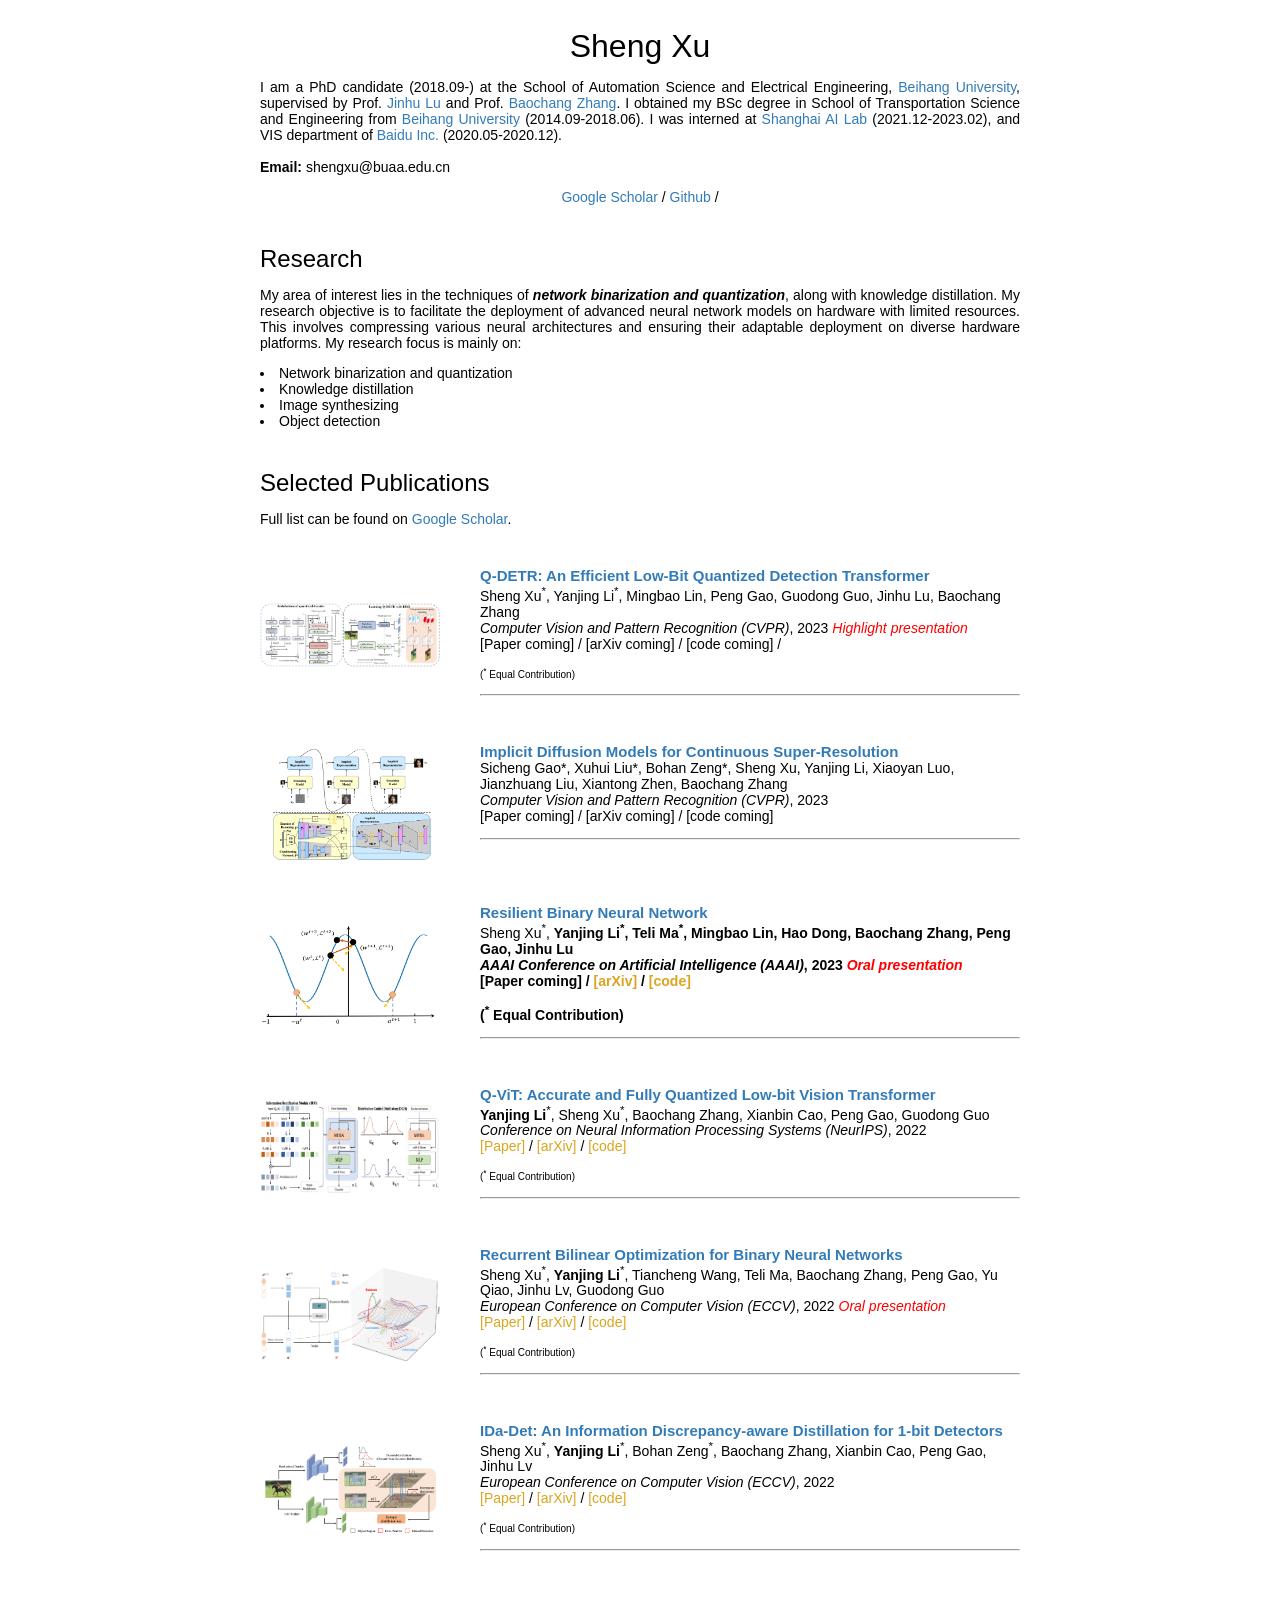
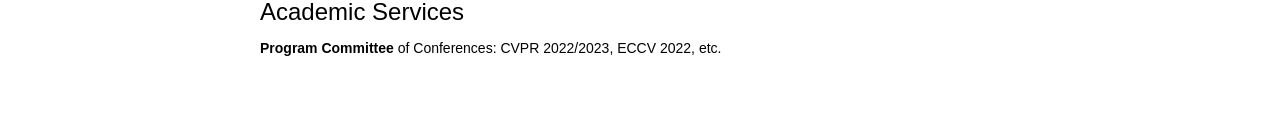
==== index.html @ f1153efe "Update index.html" ====
<!DOCTYPE html PUBLIC "-//W3C//DTD HTML 4.01 Transitional//EN">
<html><head><meta http-equiv="Content-Type" content="text/html; charset=UTF-8">
	<meta name="viewport" content="width=800">
    <meta name="viewport" content="width=device-width, initial-scale=1">
    <meta name="generator" content="HTML Tidy for Linux/x86 (vers 11 February 2007), see www.w3.org">
    <script type="text/javascript" src="./res/shownews.js"></script>
    <style type="text/css">
a { 
color: #337BB7;
text-decoration:none;
}  
a:focus, a:hover {
color: #f09228;
text-decoration:none;
}
body,td,th,tr,p,a {
font-family: 'Lato', Verdana, Helvetica, sans-serif;
font-size: 14px
}
.hp-photo{ width:191px; height:191px; border-radius:191px; -webkit-border-radius:191px; -moz-border-radius:191px; }
strong {
font-family: 'Lato', Verdana, Helvetica, sans-serif;
font-size: 14px;
}
heading {
font-family: 'Lato', Verdana, Helvetica, sans-serif;
font-size: 24px;
}
papertitle {
font-family: 'Lato', Verdana, Helvetica, sans-serif;
font-size: 15px;
font-weight: 700 
}
name {
font-family: 'Lato', Verdana, Helvetica, sans-serif;
font-size: 32px;
}
.one
{
width: 160px;
height: 160px;
position: relative;
}
.two
{
width: 160px;
height: 160px;
position: absolute;
transition: opacity .2s ease-in-out;
-moz-transition: opacity .2s ease-in-out;
-webkit-transition: opacity .2s ease-in-out;
}
.fade {
transition: opacity .2s ease-in-out;
-moz-transition: opacity .2s ease-in-out;
-webkit-transition: opacity .2s ease-in-out;
}
span.highlight {
background-color: #ffffd0;
}

#hidden_news {
display: none;
}

#hide_news_botton {
cursor: pointer;
}

#hidden_events {
display: none;
}

#hide_events_botton {
cursor: pointer;
}
</style>

    <title>Sheng Xu</title>
    <!--<link rel="stylesheet" type="text/css" href="/imgs/css" >-->
    <link rel="icon" type="image/jpg" href="https://YanjingLi0202.github.io/Imgs/buaa_icon.jpg">
</head>

<body>
<table width="800" border="0" align="center" cellspacing="0" cellpadding="0">
<tbody>
<tr>
<td>

<!--SECTION 1 -->
<table width="100%" align="center" border="0" cellspacing="0" cellpadding="20">
<tbody><tr>
<td width="75%" valign="middle">
<p align="center"><name>Sheng Xu</name></p>
<p align="justify">I am a PhD candidate (2018.09-) at the School of Automation Science and Electrical Engineering, 
    <a href="https://www.buaa.edu.cn/">Beihang University</a>,
    supervised by Prof. <a href="https://scholar.google.com/citations?user=mCjNN7kAAAAJ&hl=zh-CN&oi=ao">Jinhu Lu</a>
    and Prof. <a href="https://scholar.google.com/citations?user=ImJz6MsAAAAJ">Baochang Zhang</a>. 
    I obtained my BSc degree in School of Transportation Science and Engineering from <a href="https://www.buaa.edu.cn/">Beihang University</a> (2014.09-2018.06).
    <!-- <br><br> -->
    I was interned at <a href="https://www.shlab.org.cn">Shanghai AI Lab</a> (2021.12-2023.02), and VIS department of <a href="https://home.baidu.com"> Baidu Inc.</a> (2020.05-2020.12). 
    <br><br>
    <strong>Email:</strong> shengxu@buaa.edu.cn
<br>

</p><p align="center">
    <a href="https://scholar.google.com/citations?user=ZLR31ccAAAAJ&hl=zh-CN&oi=ao">Google Scholar</a> / 
    <a href="https://github.com/SteveTsui/"> Github </a> / 
</p>
</td></tr>
</tbody>
</table>

<!--SECTION 2 -->
<table width="100%" align="center" border="0" cellspacing="0" cellpadding="20">
<tbody><tr>
<td>
<heading>Research</heading>
    <p align="justify">My area of interest lies in the techniques of <strong><i>network binarization and quantization</i></strong>, along with knowledge distillation. 
    My research objective is to facilitate the deployment of advanced neural network models on hardware with limited resources. 
    This involves compressing various neural architectures and ensuring their adaptable deployment on diverse hardware platforms. My research focus is mainly on:
	    <li>Network binarization and quantization</li>
	    <li>Knowledge distillation</li>
	    <li>Image synthesizing</li>
	    <li>Object detection</li>
</td></tr>
</tbody>
</table>


<!--SECTION 3 -->
<table width="100%" align="center" border="0" cellspacing="0" cellpadding="20">
<tbody>
  <td>
  <heading>Selected Publications<a name="publications"></a>
</heading>
<p>
Full list can be found on <a href="https://scholar.google.com/citations?user=2rE-GM8AAAAJ">Google Scholar</a>.
</p>
</td></tbody>
</table>
    
<table width="100%" align="center" border="0" cellspacing="0" cellpadding="20">

<tbody>
<tr><td width="20%"><img src="./imgs/q-detr.png" alt="PontTuset" width="180" style="border-style: none"></td>
    <td width="80%" valign="top">
    <p><a href="#">
	<papertitle>Q-DETR: An Efficient Low-Bit Quantized Detection Transformer</papertitle></a>
	<br>Sheng Xu</strong><sup>*</sup>, Yanjing Li<sup>*</sup>, Mingbao Lin, Peng Gao, Guodong Guo, Jinhu Lu, Baochang Zhang
	<br>
	<em>Computer Vision and Pattern Recognition (CVPR)</em>, 2023
	<em><font color="red">Highlight presentation</font></em>
	<br>
	<a href="#"><font color="black">[Paper coming]</font></a> / 
	<a href="#"><font color="black">[arXiv coming]</font></a> / 
	<a href="#"><font color="black">[code coming]</font></a> /  <p align="justify" style="font-size:10px">(<sup>*</sup> Equal Contribution)</p>
	<!-- <iframe src="https://ghbtns.com/github-btn.html?user=#&repo=#&type=star&count=true&size=small"
    	frameborder="0" scrolling="0" width="100px" height="20px"></iframe> -->
    </p> 
	<!-- <p align="justify" style="font-size:13px">In this paper, we propose Q-DETR.</p> -->
	<!-- <p></p> -->
	<hr />
    </td>
</tr>

<tr><td width="20%"><img src="./imgs/idm.png" alt="PontTuset" width="180" style="border-style: none"></td>
    <td width="80%" valign="top">
    <p><a href="#">
	<papertitle>Implicit Diffusion Models for Continuous Super-Resolution</papertitle></a>
	<br>Sicheng Gao*</sup>, Xuhui Liu*</sup>, Bohan Zeng*</sup>, Sheng Xu</strong>, Yanjing Li, Xiaoyan Luo, Jianzhuang Liu, Xiantong Zhen, Baochang Zhang
	<br>
	<em>Computer Vision and Pattern Recognition (CVPR)</em>, 2023
	<br>
	<a href="#"><font color="black">[Paper coming]</font></a> / 
	<a href="#"><font color="black">[arXiv coming]</font></a> / 
	<a href="#"><font color="black">[code coming]</font></a> 
	<!-- <iframe src="https://ghbtns.com/github-btn.html?user=#&repo=#&type=star&count=true&size=small"
    	frameborder="0" scrolling="0" width="100px" height="20px"></iframe> -->
    </p> 
	<!-- <p align="justify" style="font-size:13px">In this paper, we propose Q-DETR.</p> -->
	<!-- <p></p> -->
	<hr />
    </td>
</tr>
	
	
<tr><td width="20%"><img src="./imgs/rebnn.png" alt="PontTuset" width="180" style="border-style: none"></td>
    <td width="80%" valign="top">
	    <p><a href="#">
	<papertitle>Resilient Binary Neural Network</papertitle></a>
	<br>Sheng Xu</strong><sup>*</sup>, <strong>Yanjing Li<sup>*</sup>, Teli Ma<sup>*</sup>, Mingbao Lin, Hao Dong, Baochang Zhang, Peng Gao, Jinhu Lu
	<br>
	<em>AAAI Conference on Artificial Intelligence (AAAI)</em>, 2023
	<em><font color="red">Oral presentation</font></em>
	<br>
	<a href="#"><font color="black">[Paper coming]</font></a> / 
	<a href="https://arxiv.org/abs/2302.00956"><font color="goldenrod">[arXiv]</font></a> / 
	<a href="https://github.com/SteveTsui/ReBNN"><font color="goldenrod">[code]</font></a> <p align="justify" style="font-size:10px">(<sup>*</sup> Equal Contribution)</p>
	<!-- <iframe src="https://ghbtns.com/github-btn.html?user=SteveTsui&repo=ReBNN&type=star&count=true&size=small"
	    frameborder="0" scrolling="0" width="100px" height="20px"></iframe> -->
	</p><p></p>
	<!-- <p align="justify" style="font-size:13px">In this paper, we propose Q-DETR.</p> -->
	<!-- <p></p> -->
	<hr />
    </td>
</tr>
	
<tr><td width="20%"><img src="./imgs/q-vit.png" alt="PontTuset" width="180" style="border-style: none"></td>
    <td width="80%" valign="top">
	    <p><a href="https://openreview.net/pdf?id=fU-m9kQe0ke">
	<papertitle>Q-ViT: Accurate and Fully Quantized Low-bit Vision Transformer</papertitle></a>
	<br><strong>Yanjing Li</strong><sup>*</sup>, Sheng Xu<sup>*</sup>, Baochang Zhang, Xianbin Cao, Peng Gao, Guodong Guo
	<br>
	<em> Conference on Neural Information Processing Systems (NeurIPS)</em>, 2022
	<br>
	<a href="https://openreview.net/pdf?id=fU-m9kQe0ke"><font color="goldenrod">[Paper]</font></a> / 
	<a href="https://arxiv.org/pdf/2210.06707.pdf"><font color="goldenrod">[arXiv]</font></a> / 
	<a href="https://github.com/YanjingLi0202/Q-ViT"><font color="goldenrod">[code]</font></a> <p align="justify" style="font-size:10px">(<sup>*</sup> Equal Contribution)</p>
	<!-- <iframe src="https://ghbtns.com/github-btn.html?user=YanjingLi0202&repo=Q-ViT&type=star&count=true&size=small"
	    frameborder="0" scrolling="0" width="100px" height="20px"></iframe> -->
	</p><p></p>
	<!-- <p align="justify" style="font-size:13px">In this paper, we propose Q-DETR.</p> -->
	<!-- <p></p> -->
	<hr />
    </td>
</tr>

<tr><td width="20%"><img src="./imgs/rbonn.png" alt="PontTuset" width="180" style="border-style: none"></td>
    <td width="80%" valign="top">
	    <p><a href="https://www.ecva.net/papers/eccv_2022/papers_ECCV/papers/136840019.pdf">
	<papertitle>Recurrent Bilinear Optimization for Binary Neural Networks</papertitle></a>
	<br>Sheng Xu<sup>*</sup>, <strong>Yanjing Li</strong><sup>*</sup>, Tiancheng Wang, Teli Ma, Baochang Zhang, Peng Gao, Yu Qiao, Jinhu Lv, Guodong Guo
	<br>
	<em>European Conference on Computer Vision (ECCV)</em>, 2022
	<em><font color="red">Oral presentation</font></em>
	<br>
	<a href="https://www.ecva.net/papers/eccv_2022/papers_ECCV/papers/136840019.pdf"><font color="goldenrod">[Paper]</font></a> / 
	<a href="https://arxiv.org/pdf/2209.01542.pdf"><font color="goldenrod">[arXiv]</font></a> / 
	<a href="https://github.com/SteveTsui/RBONN"><font color="goldenrod">[code]</font></a> <p align="justify" style="font-size:10px">(<sup>*</sup> Equal Contribution)</p>
	<!-- <iframe src="https://ghbtns.com/github-btn.html?user=SteveTsui&repo=RBONN&type=star&count=true&size=small"
	    frameborder="0" scrolling="0" width="100px" height="20px"></iframe> -->
	</p><p></p>
	<!-- <p align="justify" style="font-size:13px">In this paper, we propose Q-DETR.</p> -->
	<!-- <p></p> -->
	<hr />
    </td>
</tr>
			
<tr><td width="20%"><img src="./imgs/ida-det.png" alt="PontTuset" width="180" style="border-style: none"></td>
    <td width="80%" valign="top">
	    <p><a href="https://www.ecva.net/papers/eccv_2022/papers_ECCV/papers/136710347.pdf">
	<papertitle>IDa-Det: An Information Discrepancy-aware Distillation for 1-bit Detectors</papertitle></a>
	<br>Sheng Xu<sup>*</sup>, <strong>Yanjing Li</strong><sup>*</sup>, Bohan Zeng<sup>*</sup>, Baochang Zhang, Xianbin Cao, Peng Gao, Jinhu Lv
	<br>
	<em>European Conference on Computer Vision (ECCV)</em>, 2022
	<br>
	<a href="https://www.ecva.net/papers/eccv_2022/papers_ECCV/papers/136710347.pdf"><font color="goldenrod">[Paper]</font></a> / 
	<a href="https://arxiv.org/pdf/2210.03477.pdf"><font color="goldenrod">[arXiv]</font></a> / 
	<a href="https://github.com/SteveTsui/IDa-Det"><font color="goldenrod">[code]</font></a> <p align="justify" style="font-size:10px">(<sup>*</sup> Equal Contribution)</p>
	<!-- <iframe src="https://ghbtns.com/github-btn.html?user=SteveTsui&repo=IDa-Det&type=star&count=true&size=small"
	    frameborder="0" scrolling="0" width="100px" height="20px"></iframe> -->
	</p><p></p>
	<!-- <p align="justify" style="font-size:13px">In this paper, we propose Q-DETR.</p> -->
	<!-- <p></p> -->
	<hr />
    </td>
</tr>

</tbody>
</table>


<!--SECTION 4 -->
<table width="100%" align="center" border="0" cellspacing="0" cellpadding="20">
<tbody><tr>
   <td><heading>Academic Services</heading>
    <p> <strong>Program Committee</strong> of Conferences: CVPR 2022/2023, ECCV 2022, etc.</p>
   </td>
   </tr></tbody>
</table>

<!--SECTION 5 -->
<table width="100%" align="center" border="0" cellspacing="0" cellpadding="20">
<tbody><tr>
<td width="100%" align="middle">
<p align="center" style="width: 50% ">
<script type="text/javascript" id="clstr_globe" src="//clustrmaps.com/globe.js?d=ayjgaBYlrL6RUndm8gCqplrS2BWwKnHxrJDN1P-RmM0"></script>
</tbody>
</table>
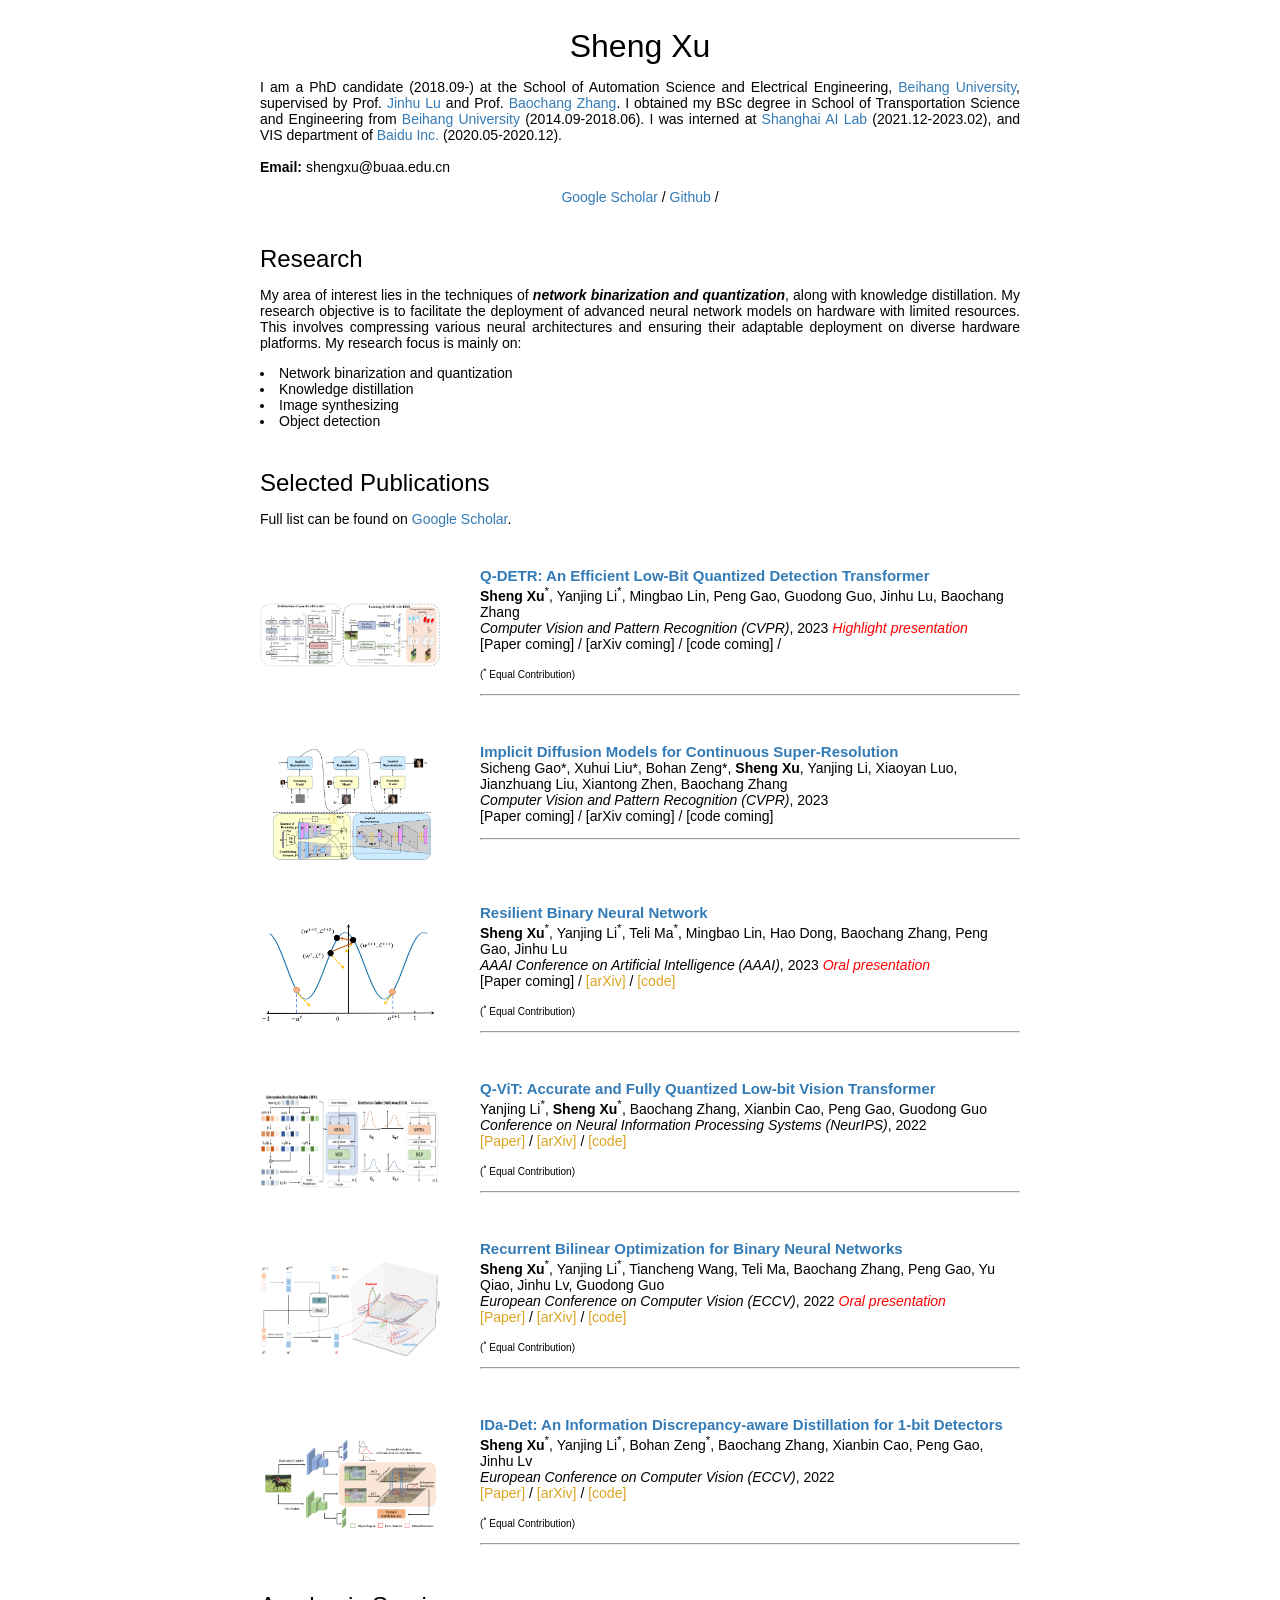
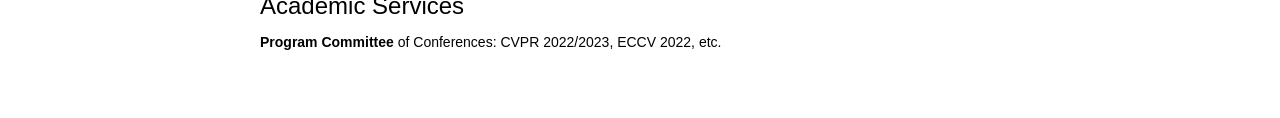
==== commit 6e32f35e: "Update index.html" ====
--- a/index.html
+++ b/index.html
@@ -147,7 +147,7 @@
     <td width="80%" valign="top">
     <p><a href="#">
 	<papertitle>Q-DETR: An Efficient Low-Bit Quantized Detection Transformer</papertitle></a>
-	<br>Sheng Xu</strong><sup>*</sup>, Yanjing Li<sup>*</sup>, Mingbao Lin, Peng Gao, Guodong Guo, Jinhu Lu, Baochang Zhang
+	<br><strong>Sheng Xu</strong><sup>*</sup>, Yanjing Li<sup>*</sup>, Mingbao Lin, Peng Gao, Guodong Guo, Jinhu Lu, Baochang Zhang
 	<br>
 	<em>Computer Vision and Pattern Recognition (CVPR)</em>, 2023
 	<em><font color="red">Highlight presentation</font></em>
@@ -168,7 +168,7 @@
     <td width="80%" valign="top">
     <p><a href="#">
 	<papertitle>Implicit Diffusion Models for Continuous Super-Resolution</papertitle></a>
-	<br>Sicheng Gao*</sup>, Xuhui Liu*</sup>, Bohan Zeng*</sup>, Sheng Xu</strong>, Yanjing Li, Xiaoyan Luo, Jianzhuang Liu, Xiantong Zhen, Baochang Zhang
+	<br>Sicheng Gao*</sup>, Xuhui Liu*</sup>, Bohan Zeng*</sup>, <strong>Sheng Xu</strong>, Yanjing Li, Xiaoyan Luo, Jianzhuang Liu, Xiantong Zhen, Baochang Zhang
 	<br>
 	<em>Computer Vision and Pattern Recognition (CVPR)</em>, 2023
 	<br>
@@ -189,7 +189,7 @@
     <td width="80%" valign="top">
 	    <p><a href="#">
 	<papertitle>Resilient Binary Neural Network</papertitle></a>
-	<br>Sheng Xu</strong><sup>*</sup>, <strong>Yanjing Li<sup>*</sup>, Teli Ma<sup>*</sup>, Mingbao Lin, Hao Dong, Baochang Zhang, Peng Gao, Jinhu Lu
+	<br><strong>Sheng Xu</strong><sup>*</sup>, Yanjing Li<sup>*</sup>, Teli Ma<sup>*</sup>, Mingbao Lin, Hao Dong, Baochang Zhang, Peng Gao, Jinhu Lu
 	<br>
 	<em>AAAI Conference on Artificial Intelligence (AAAI)</em>, 2023
 	<em><font color="red">Oral presentation</font></em>
@@ -210,7 +210,7 @@
     <td width="80%" valign="top">
 	    <p><a href="https://openreview.net/pdf?id=fU-m9kQe0ke">
 	<papertitle>Q-ViT: Accurate and Fully Quantized Low-bit Vision Transformer</papertitle></a>
-	<br><strong>Yanjing Li</strong><sup>*</sup>, Sheng Xu<sup>*</sup>, Baochang Zhang, Xianbin Cao, Peng Gao, Guodong Guo
+	<br>Yanjing Li<sup>*</sup>, <strong>Sheng Xu</strong><sup>*</sup>, Baochang Zhang, Xianbin Cao, Peng Gao, Guodong Guo
 	<br>
 	<em> Conference on Neural Information Processing Systems (NeurIPS)</em>, 2022
 	<br>
@@ -230,7 +230,7 @@
     <td width="80%" valign="top">
 	    <p><a href="https://www.ecva.net/papers/eccv_2022/papers_ECCV/papers/136840019.pdf">
 	<papertitle>Recurrent Bilinear Optimization for Binary Neural Networks</papertitle></a>
-	<br>Sheng Xu<sup>*</sup>, <strong>Yanjing Li</strong><sup>*</sup>, Tiancheng Wang, Teli Ma, Baochang Zhang, Peng Gao, Yu Qiao, Jinhu Lv, Guodong Guo
+	<br><strong>Sheng Xu</strong><sup>*</sup>, Yanjing Li<sup>*</sup>, Tiancheng Wang, Teli Ma, Baochang Zhang, Peng Gao, Yu Qiao, Jinhu Lv, Guodong Guo
 	<br>
 	<em>European Conference on Computer Vision (ECCV)</em>, 2022
 	<em><font color="red">Oral presentation</font></em>
@@ -251,7 +251,7 @@
     <td width="80%" valign="top">
 	    <p><a href="https://www.ecva.net/papers/eccv_2022/papers_ECCV/papers/136710347.pdf">
 	<papertitle>IDa-Det: An Information Discrepancy-aware Distillation for 1-bit Detectors</papertitle></a>
-	<br>Sheng Xu<sup>*</sup>, <strong>Yanjing Li</strong><sup>*</sup>, Bohan Zeng<sup>*</sup>, Baochang Zhang, Xianbin Cao, Peng Gao, Jinhu Lv
+	<br><strong>Sheng Xu</strong><sup>*</sup>, Yanjing Li<sup>*</sup>, Bohan Zeng<sup>*</sup>, Baochang Zhang, Xianbin Cao, Peng Gao, Jinhu Lv
 	<br>
 	<em>European Conference on Computer Vision (ECCV)</em>, 2022
 	<br>
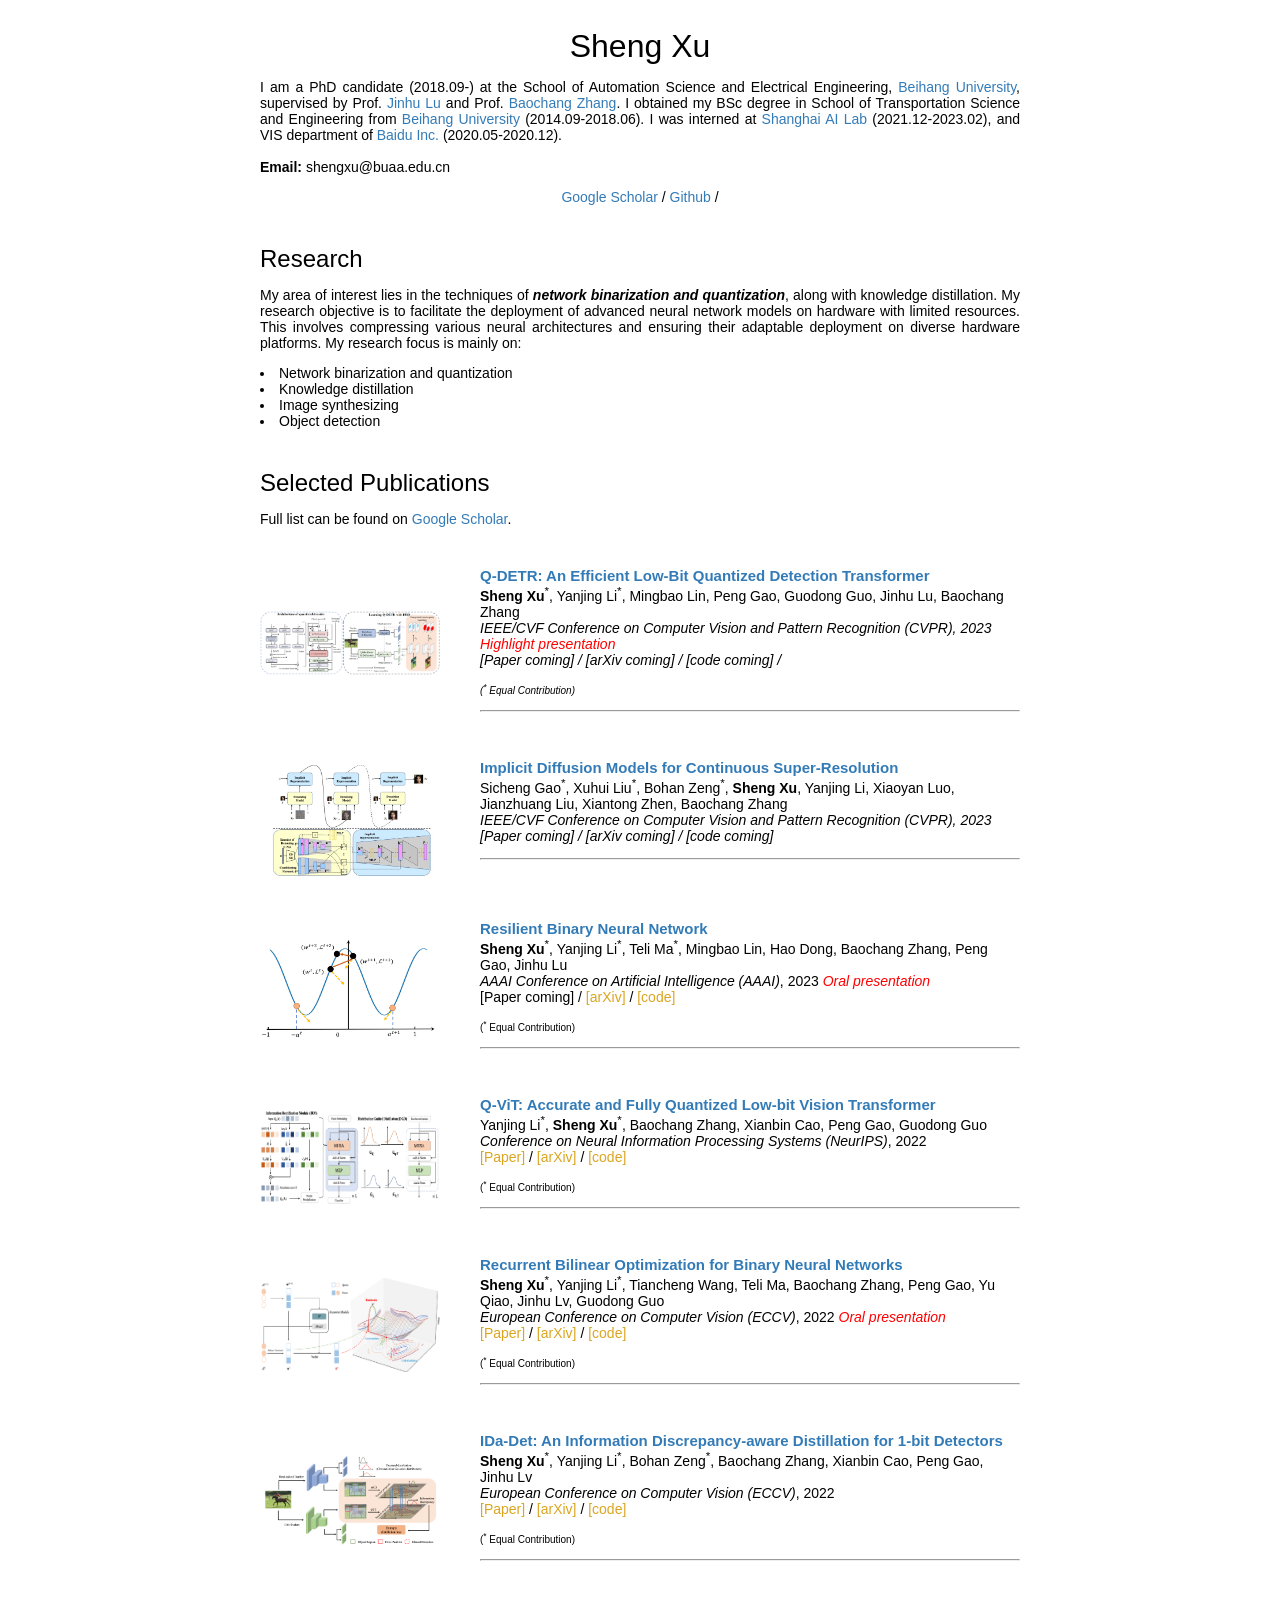
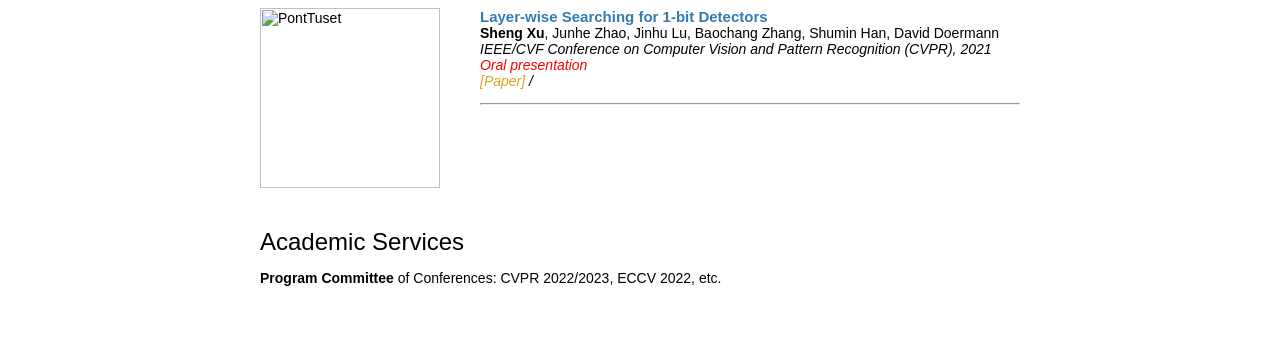
==== commit 2cffd9b0: "Update index.html" ====
--- a/index.html
+++ b/index.html
@@ -149,7 +149,7 @@
 	<papertitle>Q-DETR: An Efficient Low-Bit Quantized Detection Transformer</papertitle></a>
 	<br><strong>Sheng Xu</strong><sup>*</sup>, Yanjing Li<sup>*</sup>, Mingbao Lin, Peng Gao, Guodong Guo, Jinhu Lu, Baochang Zhang
 	<br>
-	<em>Computer Vision and Pattern Recognition (CVPR)</em>, 2023
+	<em>IEEE/CVF Conference on Computer Vision and Pattern Recognition (CVPR), 2023
 	<em><font color="red">Highlight presentation</font></em>
 	<br>
 	<a href="#"><font color="black">[Paper coming]</font></a> / 
@@ -168,9 +168,9 @@
     <td width="80%" valign="top">
     <p><a href="#">
 	<papertitle>Implicit Diffusion Models for Continuous Super-Resolution</papertitle></a>
-	<br>Sicheng Gao*</sup>, Xuhui Liu*</sup>, Bohan Zeng*</sup>, <strong>Sheng Xu</strong>, Yanjing Li, Xiaoyan Luo, Jianzhuang Liu, Xiantong Zhen, Baochang Zhang
-	<br>
-	<em>Computer Vision and Pattern Recognition (CVPR)</em>, 2023
+	<br>Sicheng Gao<sup>*</sup>, Xuhui Liu<sup>*</sup>, Bohan Zeng<sup>*</sup>, <strong>Sheng Xu</strong>, Yanjing Li, Xiaoyan Luo, Jianzhuang Liu, Xiantong Zhen, Baochang Zhang
+	<br>
+	<em>IEEE/CVF Conference on Computer Vision and Pattern Recognition (CVPR), 2023
 	<br>
 	<a href="#"><font color="black">[Paper coming]</font></a> / 
 	<a href="#"><font color="black">[arXiv coming]</font></a> / 
@@ -267,6 +267,25 @@
     </td>
 </tr>
 
+<tr><td width="20%"><img src="./imgs/lws-det.png" alt="PontTuset" width="180" style="border-style: none"></td>
+    <td width="80%" valign="top">
+	    <p><a href="https://openaccess.thecvf.com/content/CVPR2021/papers/Xu_Layer-Wise_Searching_for_1-Bit_Detectors_CVPR_2021_paper.pdf">
+	<papertitle>Layer-wise Searching for 1-bit Detectors</papertitle></a>
+	<br><strong>Sheng Xu</strong>, Junhe Zhao, Jinhu Lu, Baochang Zhang, Shumin Han, David Doermann
+	<br>
+	<em>IEEE/CVF Conference on Computer Vision and Pattern Recognition (CVPR), 2021
+	<em><font color="red">Oral presentation</font></em>
+	<br>
+	<a href="https://openaccess.thecvf.com/content/CVPR2021/papers/Xu_Layer-Wise_Searching_for_1-Bit_Detectors_CVPR_2021_paper.pdf"><font color="goldenrod">[Paper]</font></a> / 
+	<!-- <iframe src="https://ghbtns.com/github-btn.html?user=SteveTsui&repo=IDa-Det&type=star&count=true&size=small"
+	    frameborder="0" scrolling="0" width="100px" height="20px"></iframe> -->
+	</p><p></p>
+	<!-- <p align="justify" style="font-size:13px">In this paper, we propose Q-DETR.</p> -->
+	<!-- <p></p> -->
+	<hr />
+    </td>
+</tr>
+
 </tbody>
 </table>
 
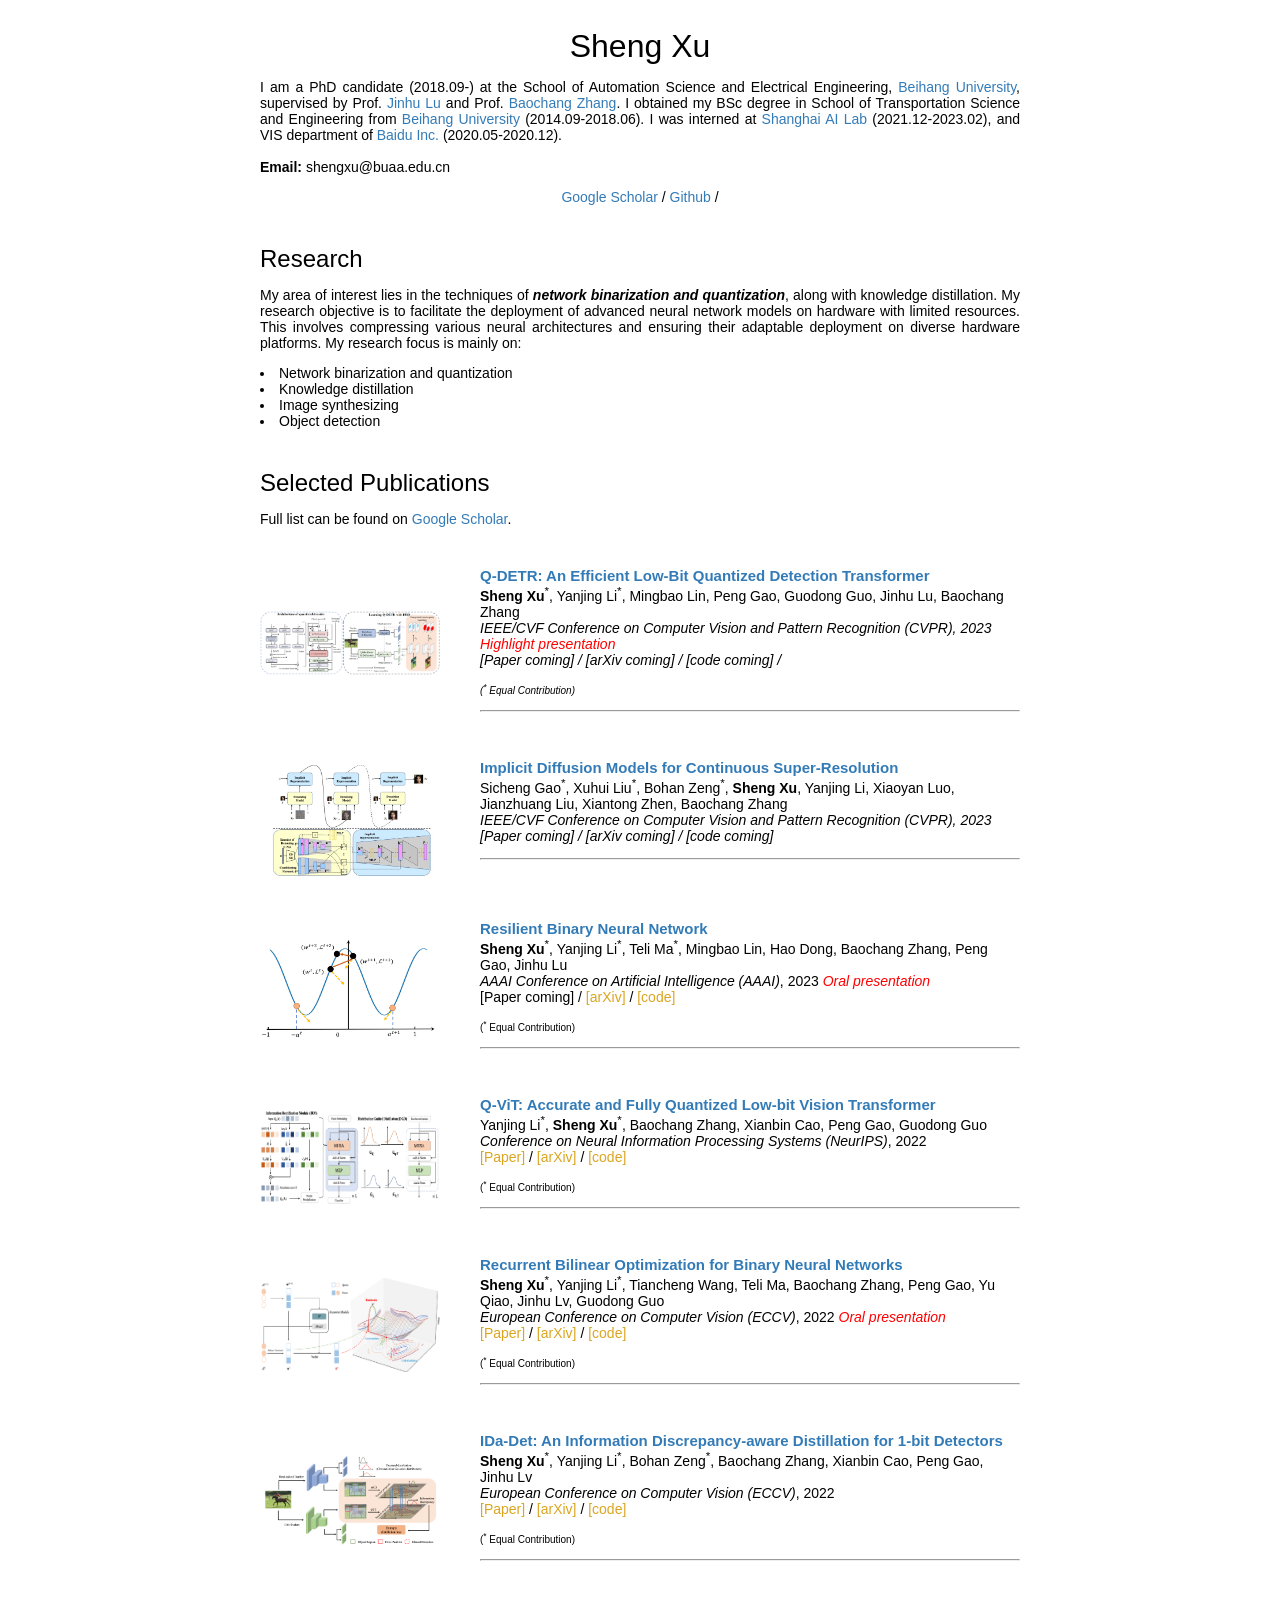
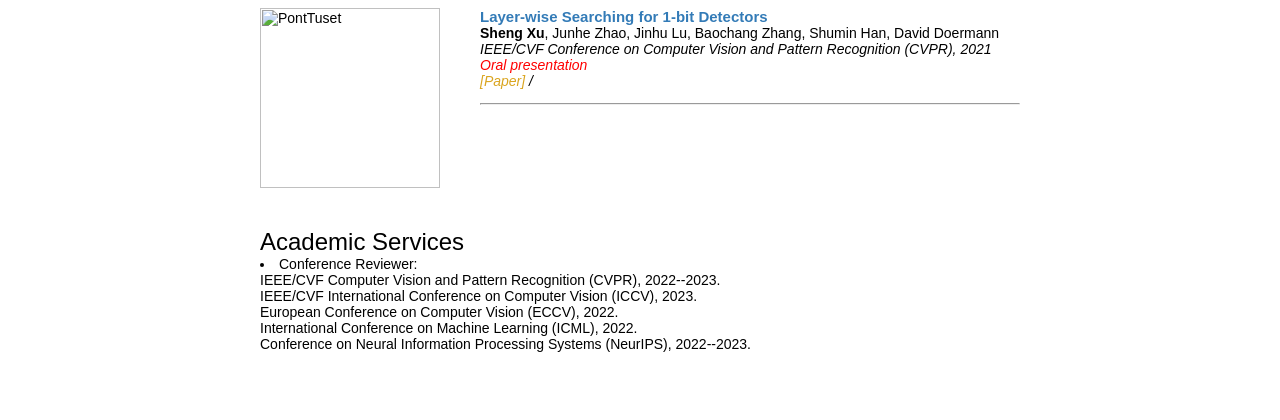
==== commit 9ada8d09: "Update index.html" ====
--- a/index.html
+++ b/index.html
@@ -294,7 +294,12 @@
 <table width="100%" align="center" border="0" cellspacing="0" cellpadding="20">
 <tbody><tr>
    <td><heading>Academic Services</heading>
-    <p> <strong>Program Committee</strong> of Conferences: CVPR 2022/2023, ECCV 2022, etc.</p>
+    <li>Conference Reviewer: </li>
+	IEEE/CVF Computer Vision and Pattern Recognition (CVPR), 2022--2023. </br>
+	IEEE/CVF International Conference on Computer Vision (ICCV), 2023. <br/>
+	European Conference on Computer Vision (ECCV), 2022. <br/>
+	International Conference on Machine Learning (ICML), 2022. <br/>
+	Conference on Neural Information Processing Systems (NeurIPS), 2022--2023. <br/>
    </td>
    </tr></tbody>
 </table>
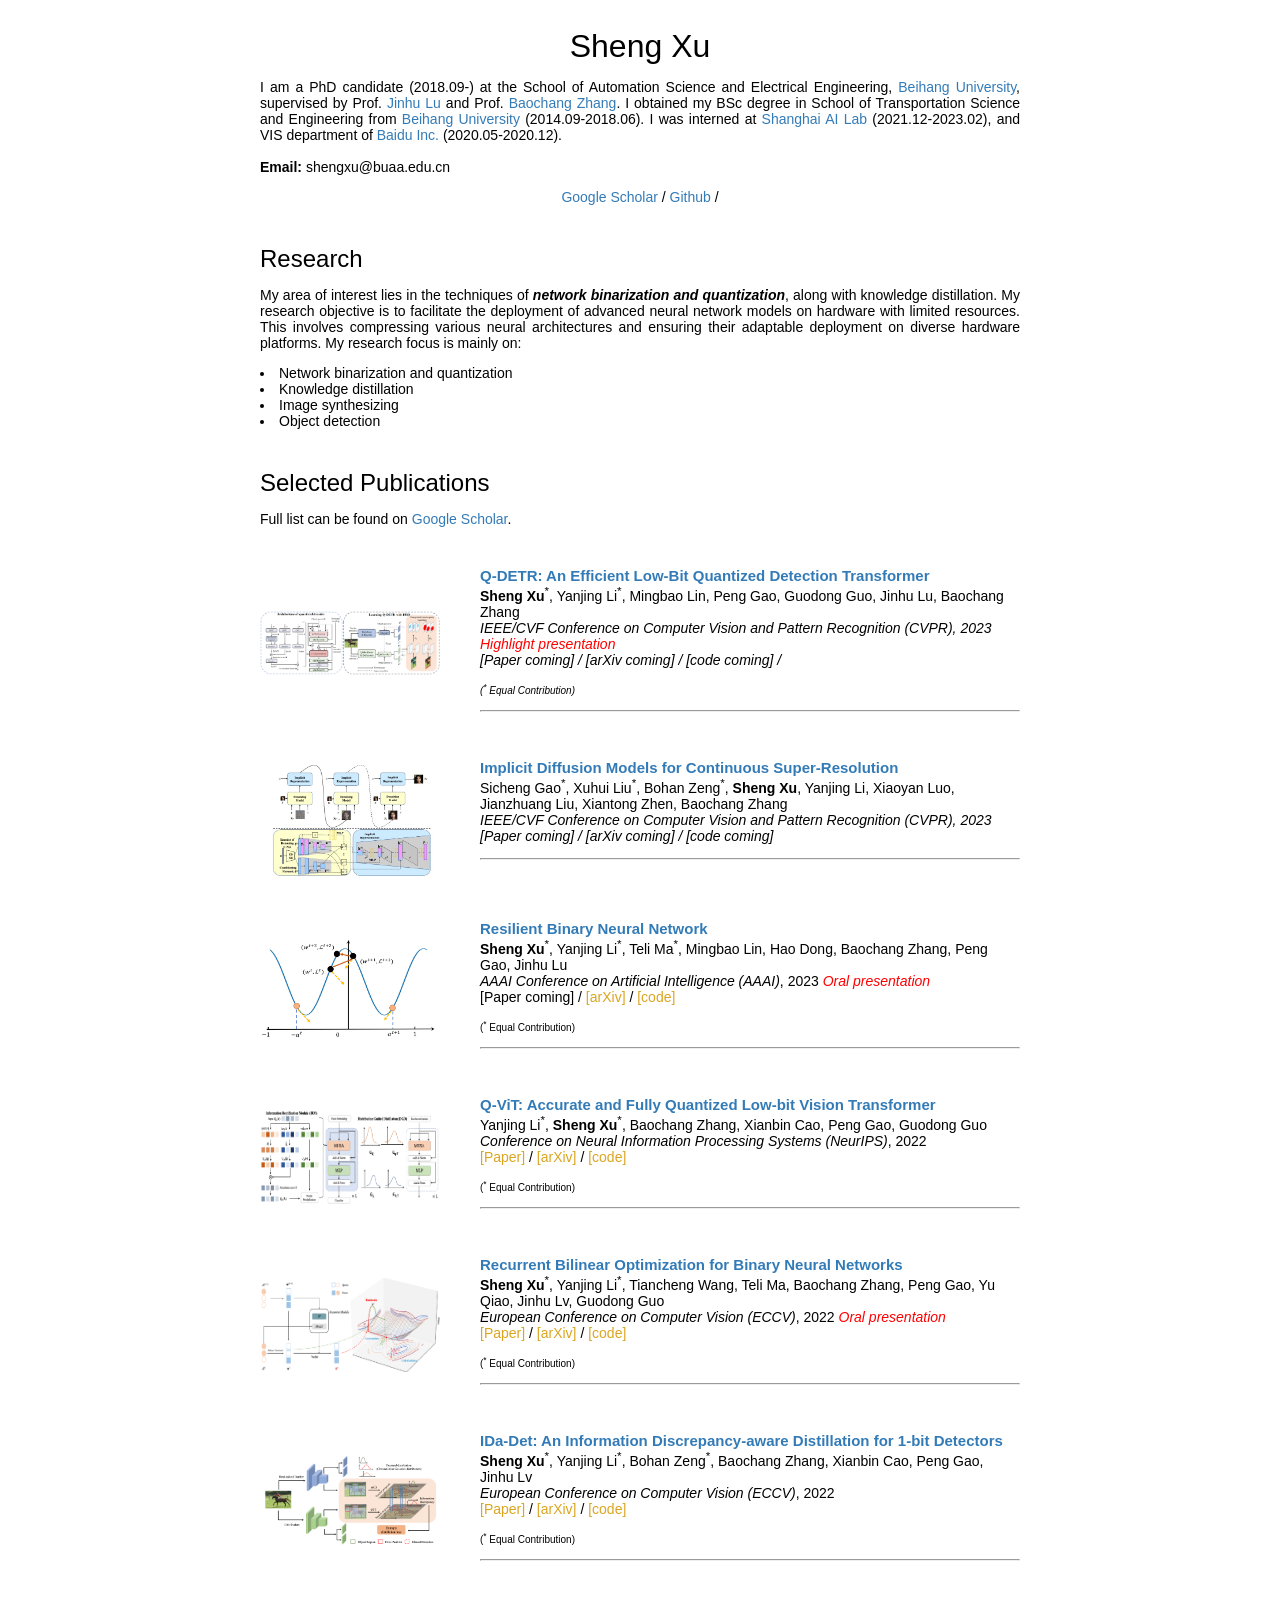
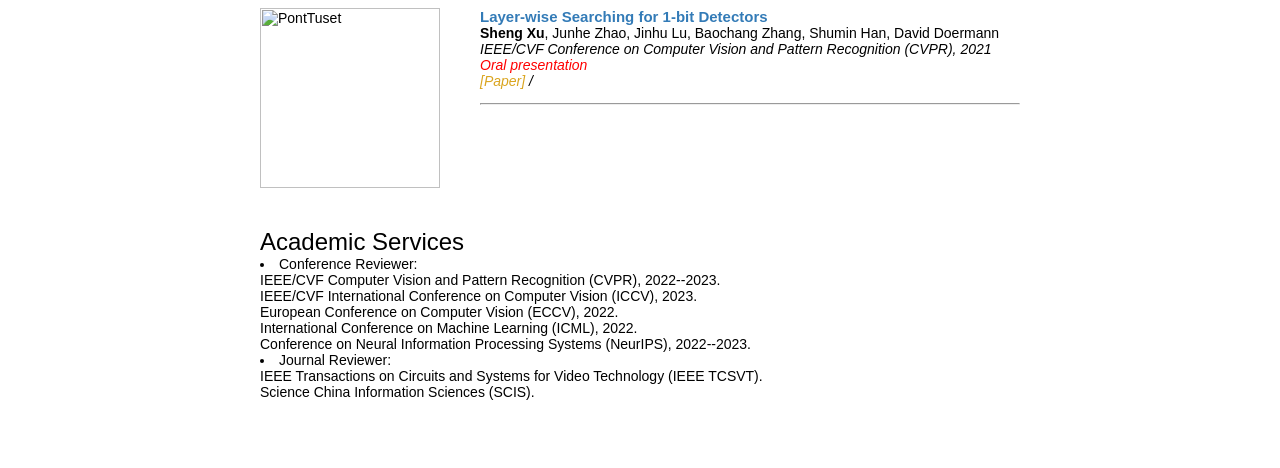
==== commit baea5020: "Update index.html" ====
--- a/index.html
+++ b/index.html
@@ -300,6 +300,9 @@
 	European Conference on Computer Vision (ECCV), 2022. <br/>
 	International Conference on Machine Learning (ICML), 2022. <br/>
 	Conference on Neural Information Processing Systems (NeurIPS), 2022--2023. <br/>
+    <li>Journal Reviewer: </li>
+	IEEE Transactions on Circuits and Systems for Video Technology (IEEE TCSVT).<br/>
+	Science China Information Sciences (SCIS). <br/>
    </td>
    </tr></tbody>
 </table>
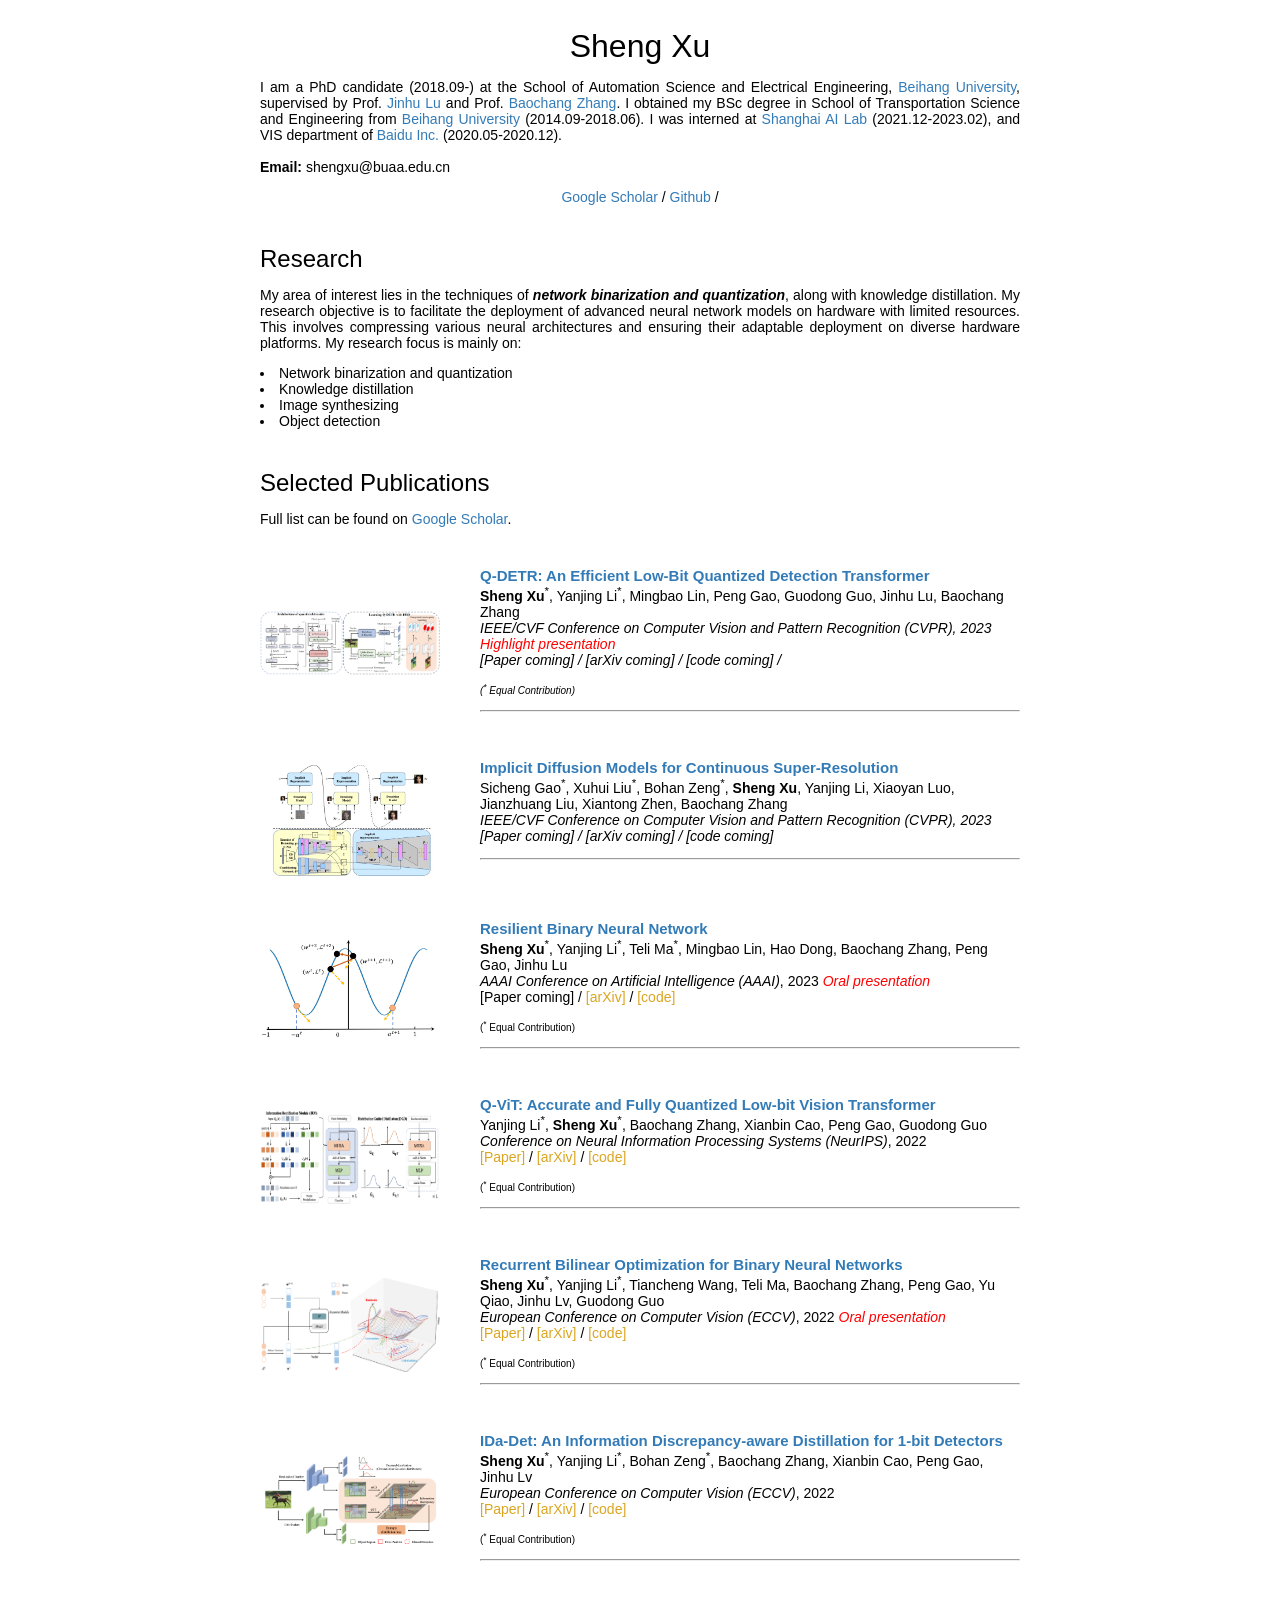
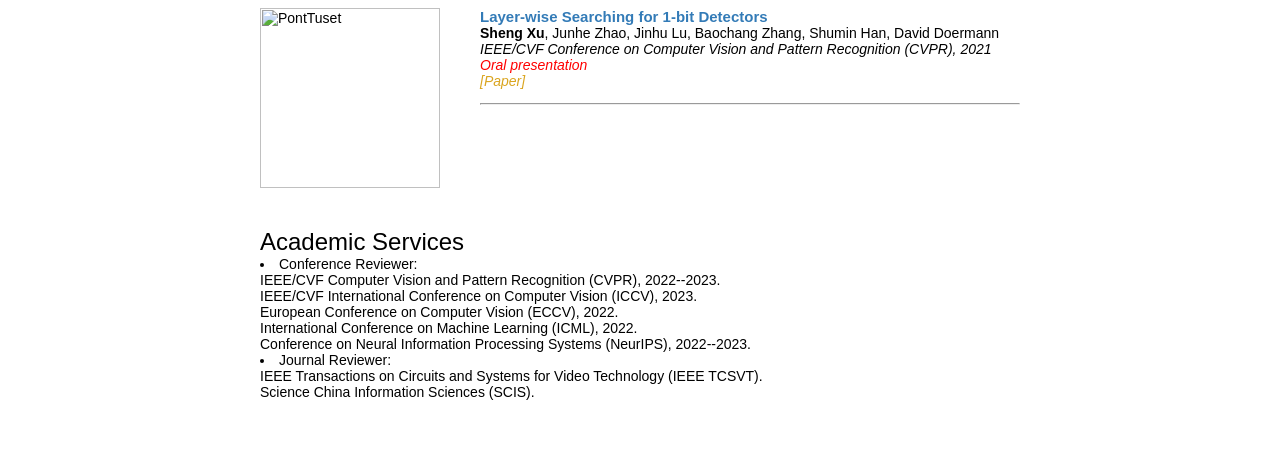
==== commit d018c61c: "Update index.html" ====
--- a/index.html
+++ b/index.html
@@ -276,7 +276,7 @@
 	<em>IEEE/CVF Conference on Computer Vision and Pattern Recognition (CVPR), 2021
 	<em><font color="red">Oral presentation</font></em>
 	<br>
-	<a href="https://openaccess.thecvf.com/content/CVPR2021/papers/Xu_Layer-Wise_Searching_for_1-Bit_Detectors_CVPR_2021_paper.pdf"><font color="goldenrod">[Paper]</font></a> / 
+	<a href="https://openaccess.thecvf.com/content/CVPR2021/papers/Xu_Layer-Wise_Searching_for_1-Bit_Detectors_CVPR_2021_paper.pdf"><font color="goldenrod">[Paper]</font></a> 
 	<!-- <iframe src="https://ghbtns.com/github-btn.html?user=SteveTsui&repo=IDa-Det&type=star&count=true&size=small"
 	    frameborder="0" scrolling="0" width="100px" height="20px"></iframe> -->
 	</p><p></p>
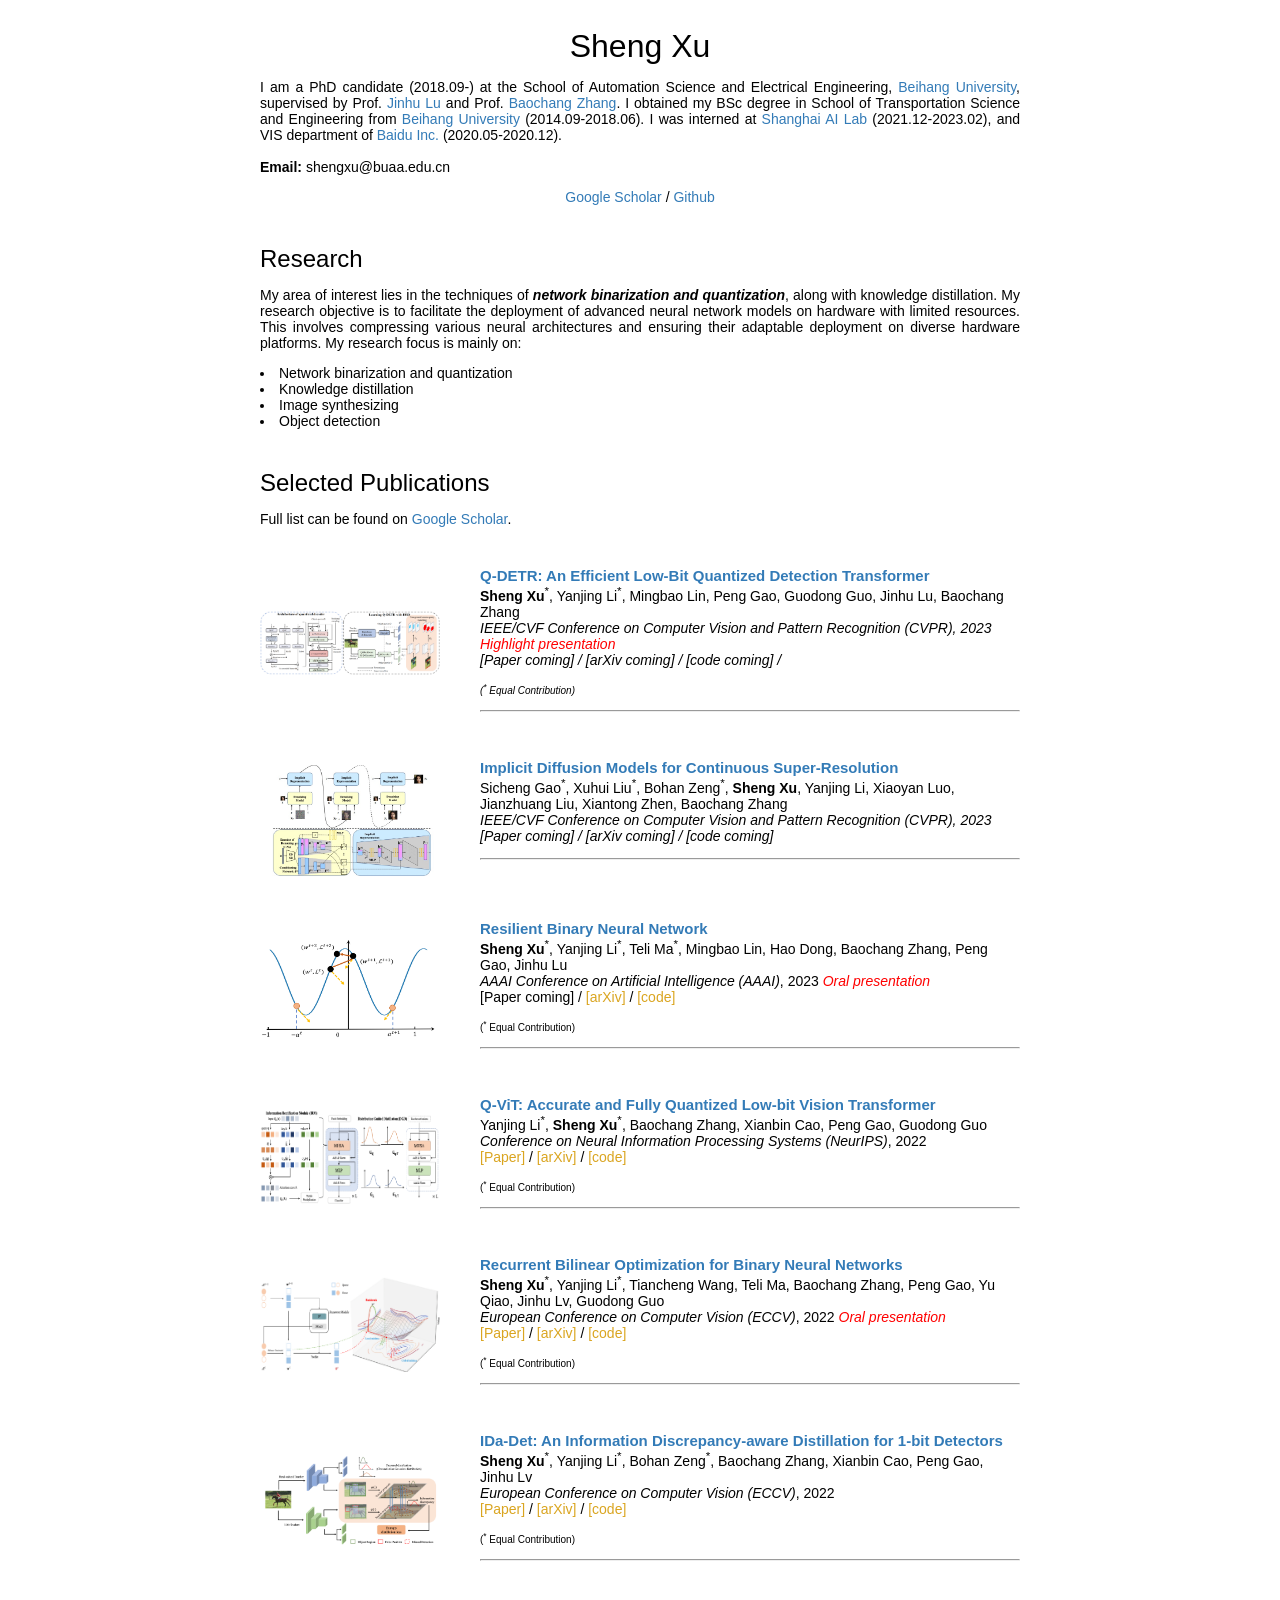
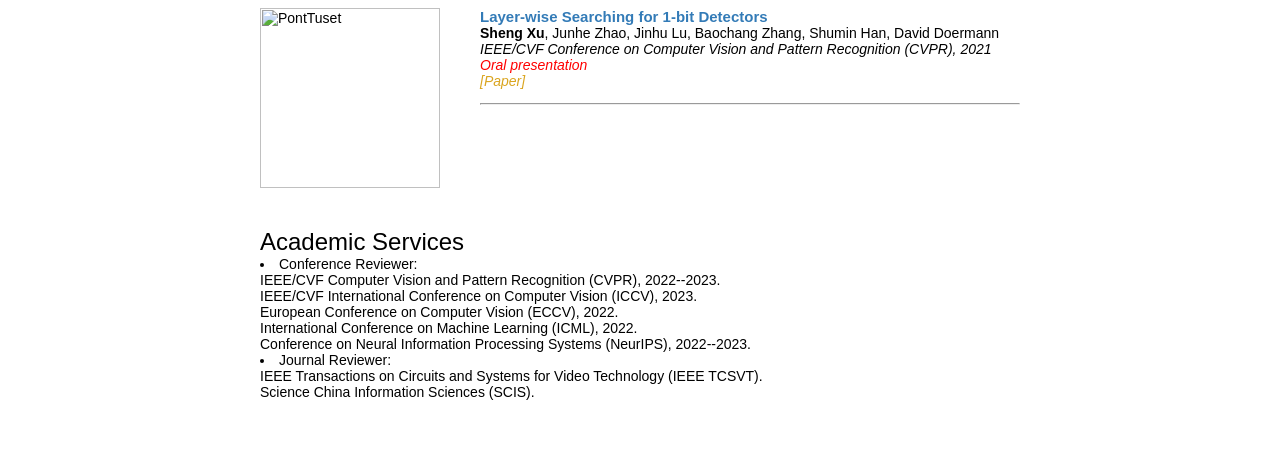
==== commit 9f35c257: "Update index.html" ====
--- a/index.html
+++ b/index.html
@@ -105,7 +105,7 @@
 
 </p><p align="center">
     <a href="https://scholar.google.com/citations?user=ZLR31ccAAAAJ&hl=zh-CN&oi=ao">Google Scholar</a> / 
-    <a href="https://github.com/SteveTsui/"> Github </a> / 
+    <a href="https://github.com/SteveTsui/"> Github </a> 
 </p>
 </td></tr>
 </tbody>
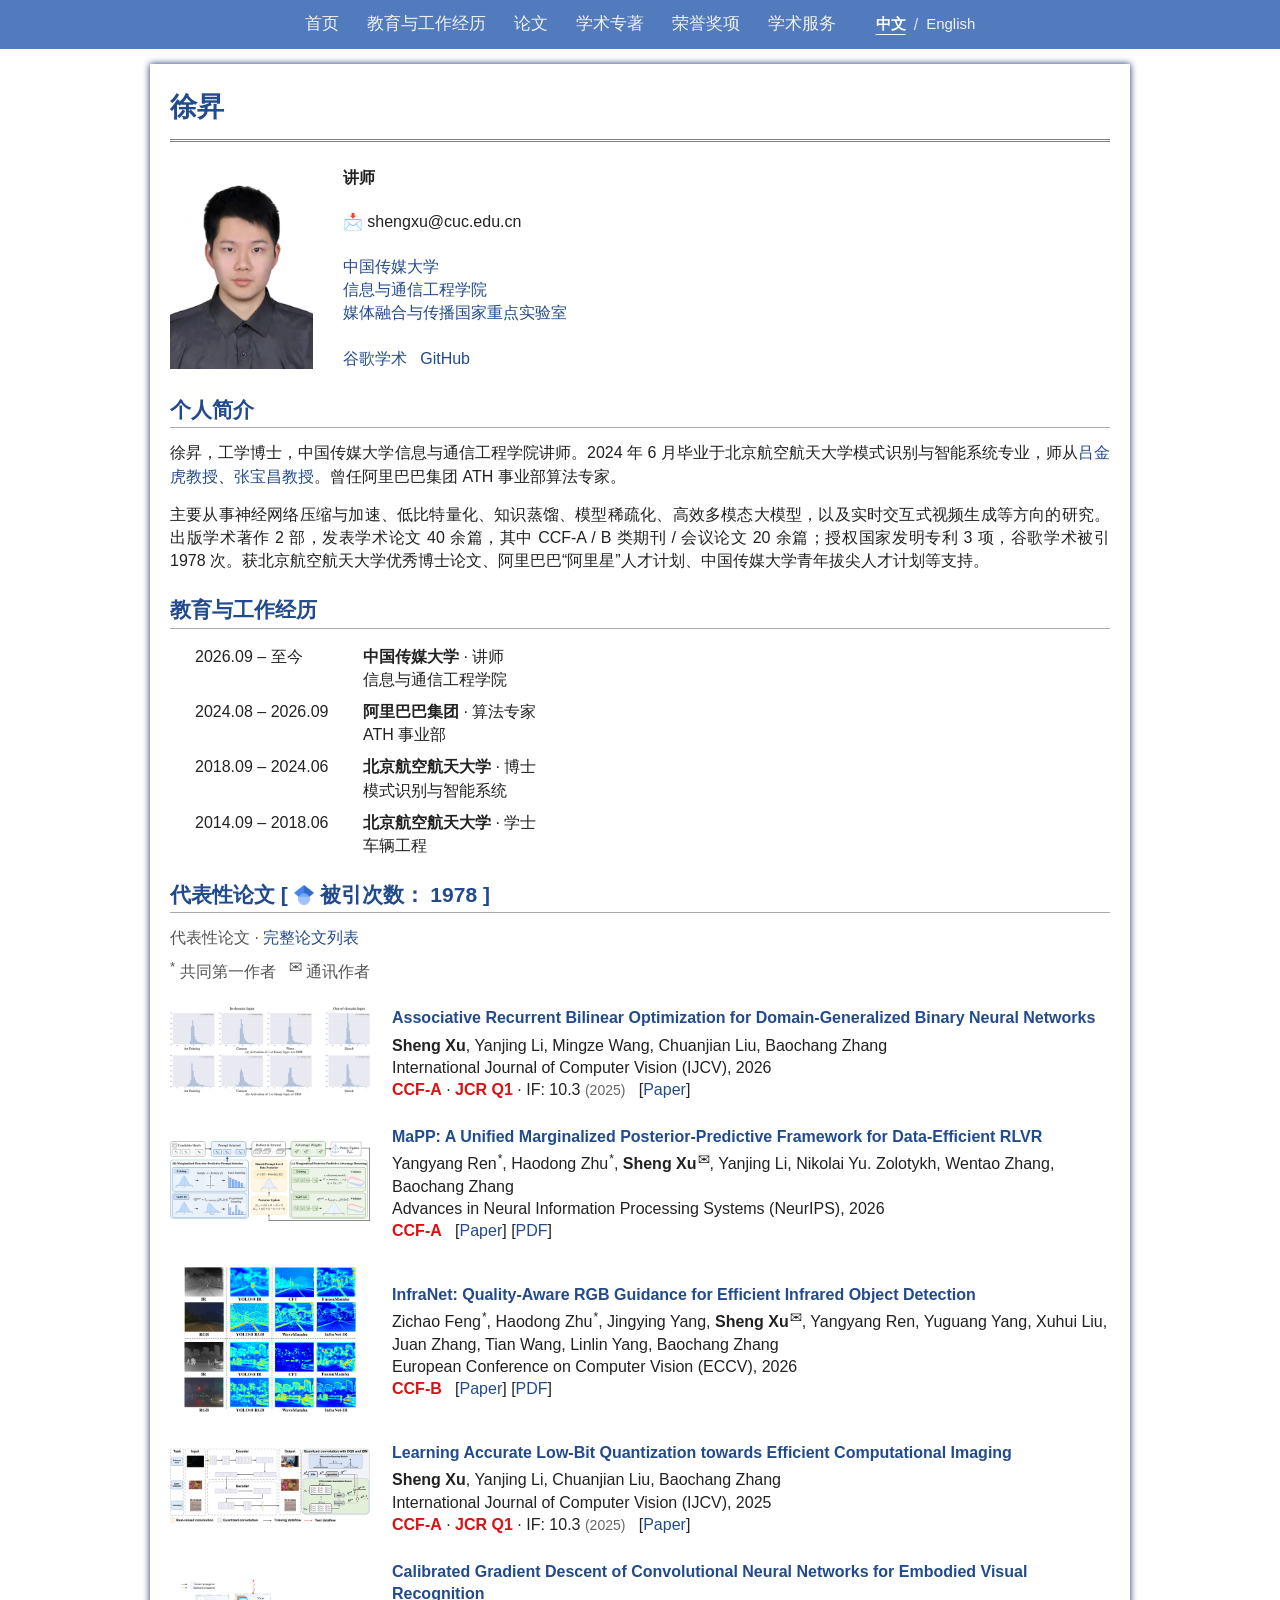
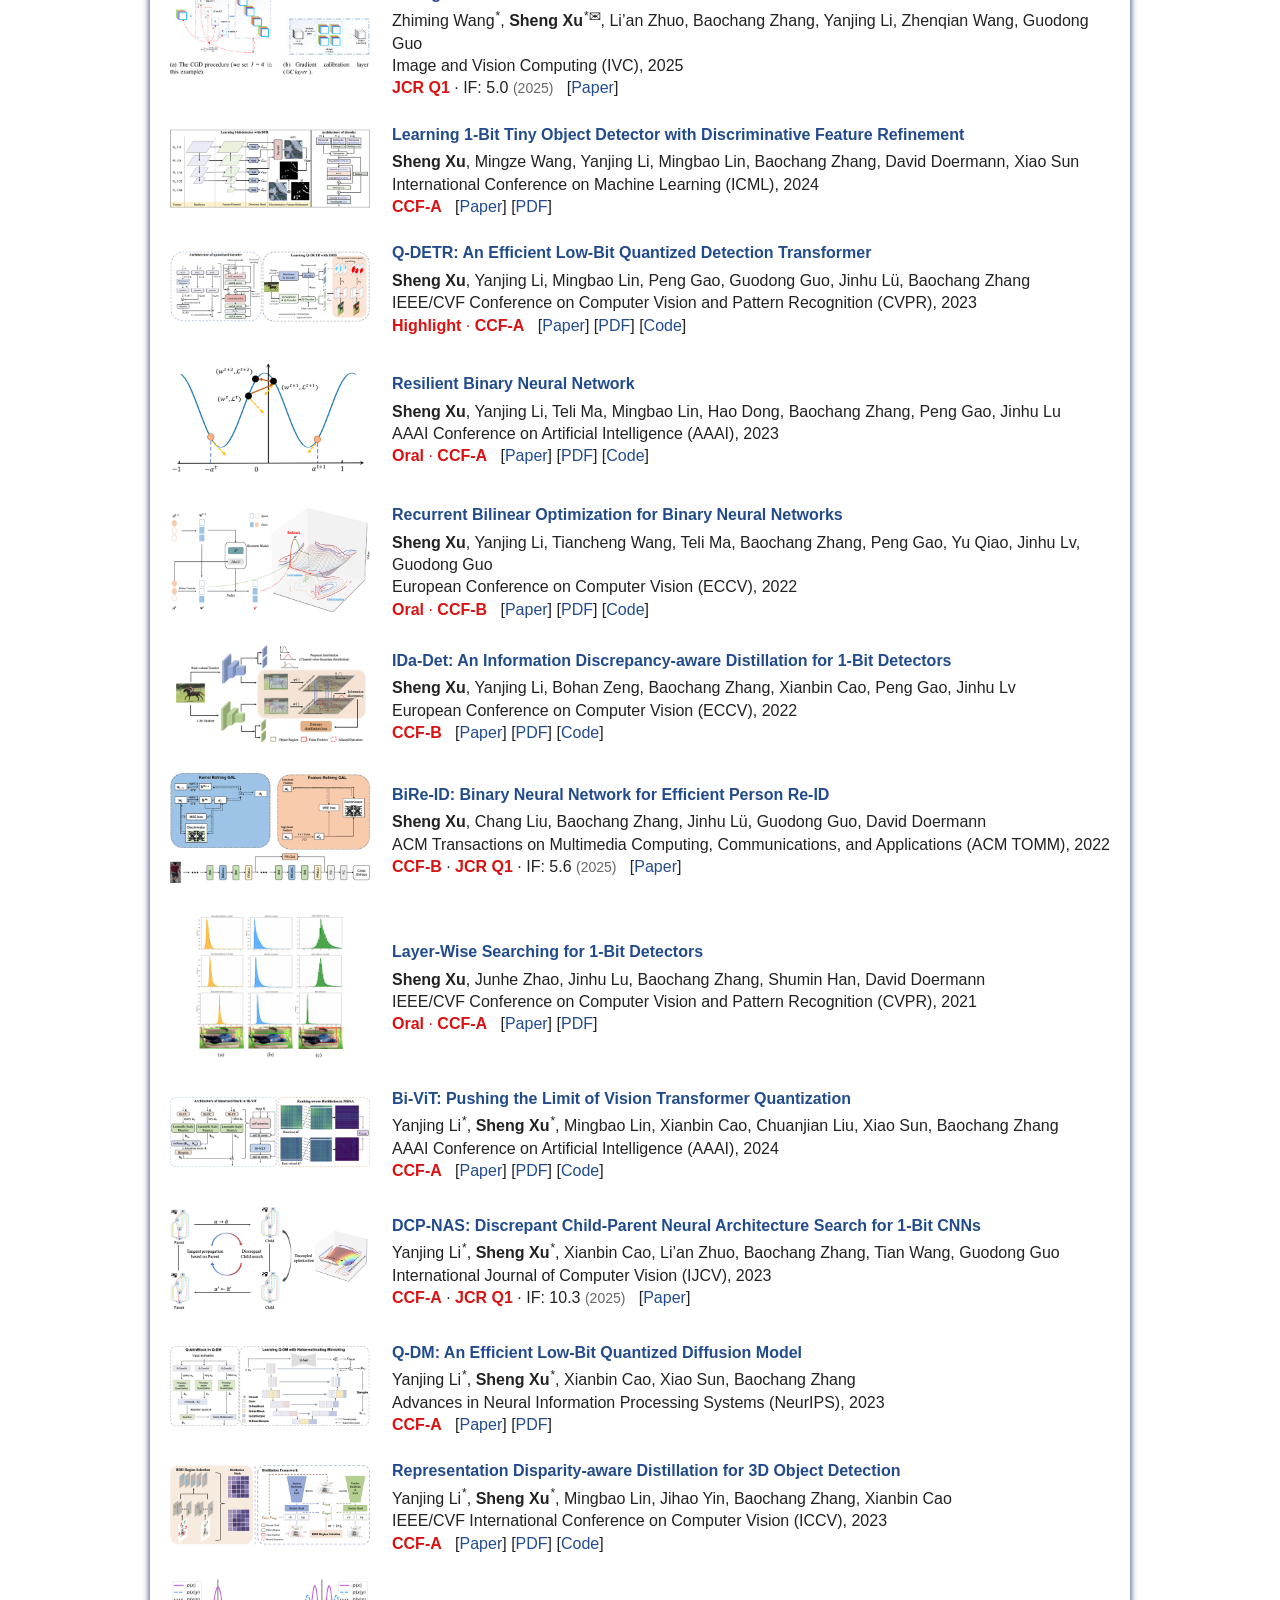
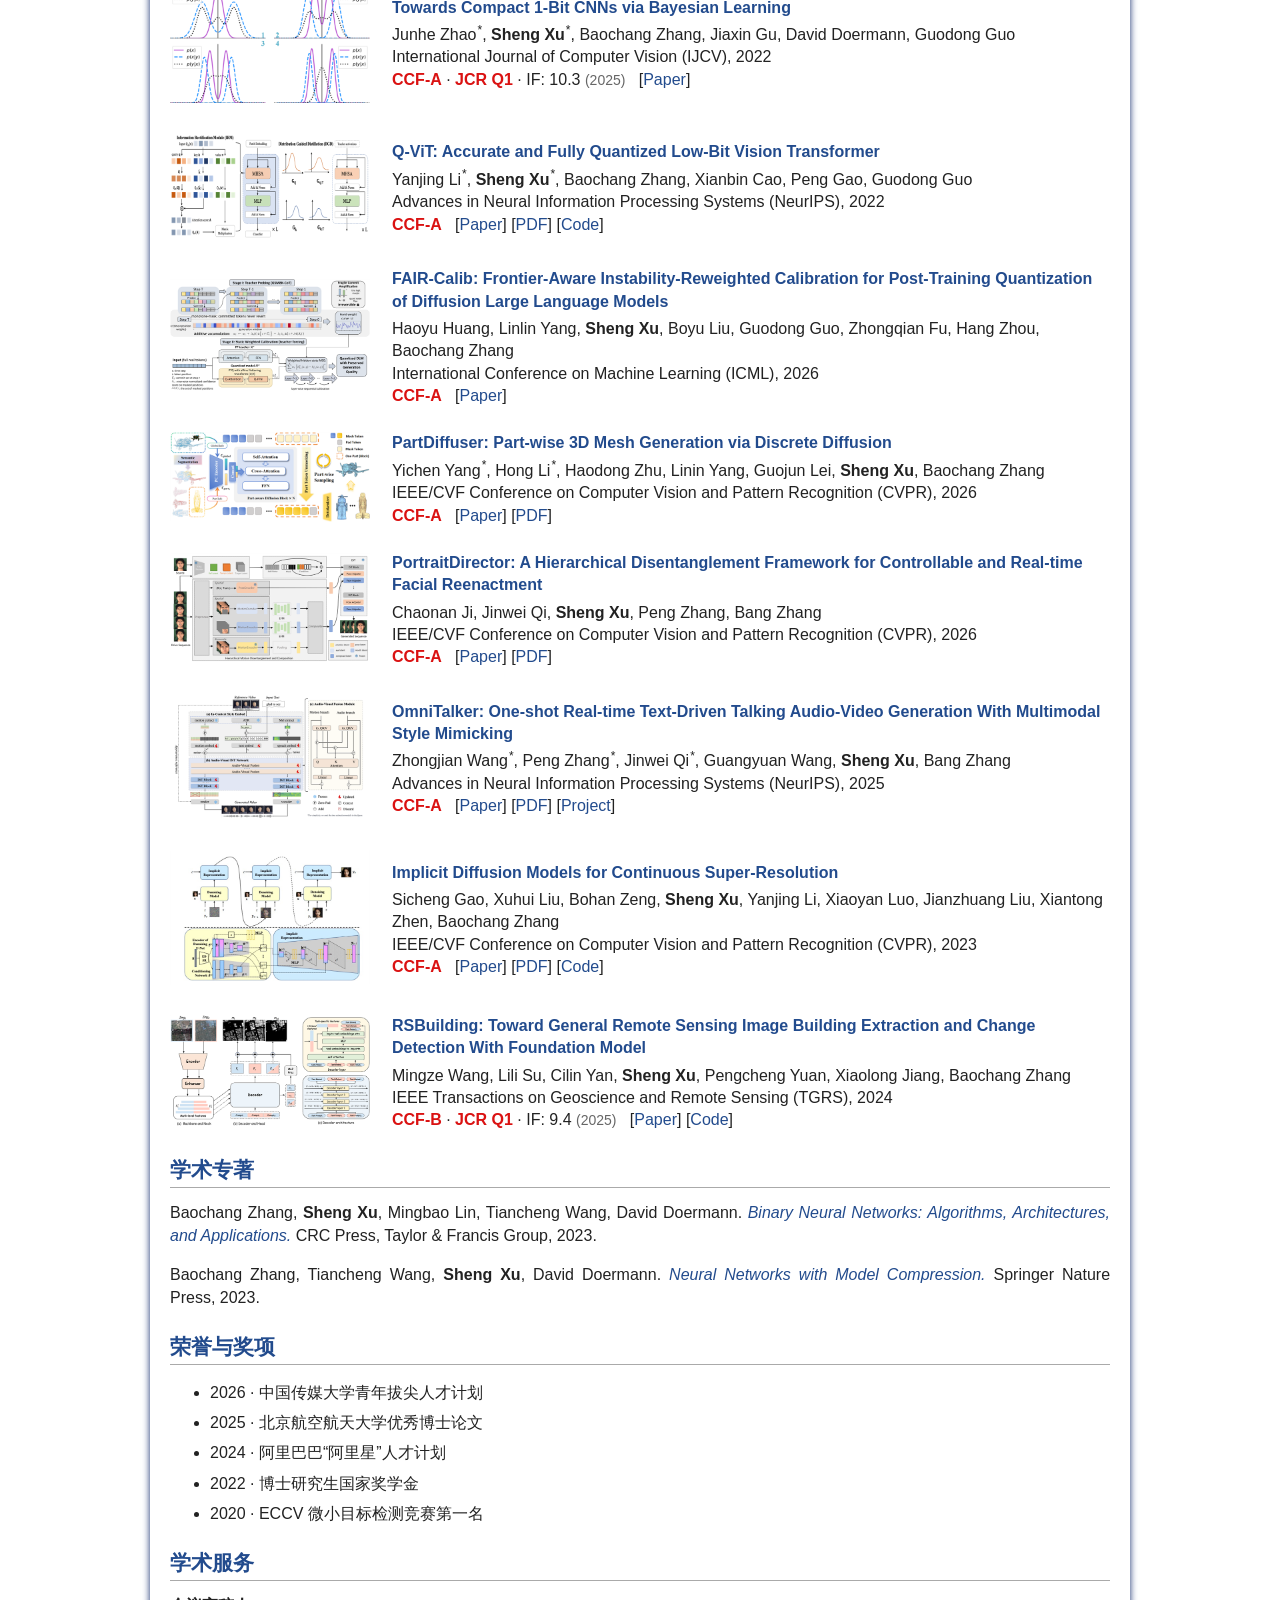
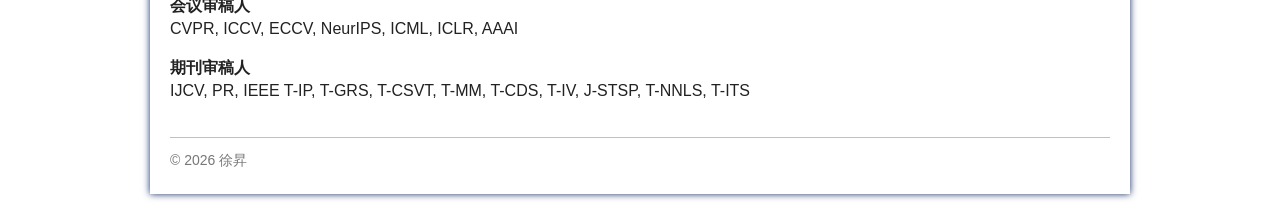
==== commit 113f2095: "Publish bilingual academic homepage with updated publications" ====
--- a/index.html
+++ b/index.html
@@ -1,317 +1,25 @@
-<!DOCTYPE html PUBLIC "-//W3C//DTD HTML 4.01 Transitional//EN">
-<html><head><meta http-equiv="Content-Type" content="text/html; charset=UTF-8">
-	<meta name="viewport" content="width=800">
-    <meta name="viewport" content="width=device-width, initial-scale=1">
-    <meta name="generator" content="HTML Tidy for Linux/x86 (vers 11 February 2007), see www.w3.org">
-    <script type="text/javascript" src="./res/shownews.js"></script>
-    <style type="text/css">
-a { 
-color: #337BB7;
-text-decoration:none;
-}  
-a:focus, a:hover {
-color: #f09228;
-text-decoration:none;
-}
-body,td,th,tr,p,a {
-font-family: 'Lato', Verdana, Helvetica, sans-serif;
-font-size: 14px
-}
-.hp-photo{ width:191px; height:191px; border-radius:191px; -webkit-border-radius:191px; -moz-border-radius:191px; }
-strong {
-font-family: 'Lato', Verdana, Helvetica, sans-serif;
-font-size: 14px;
-}
-heading {
-font-family: 'Lato', Verdana, Helvetica, sans-serif;
-font-size: 24px;
-}
-papertitle {
-font-family: 'Lato', Verdana, Helvetica, sans-serif;
-font-size: 15px;
-font-weight: 700 
-}
-name {
-font-family: 'Lato', Verdana, Helvetica, sans-serif;
-font-size: 32px;
-}
-.one
-{
-width: 160px;
-height: 160px;
-position: relative;
-}
-.two
-{
-width: 160px;
-height: 160px;
-position: absolute;
-transition: opacity .2s ease-in-out;
--moz-transition: opacity .2s ease-in-out;
--webkit-transition: opacity .2s ease-in-out;
-}
-.fade {
-transition: opacity .2s ease-in-out;
--moz-transition: opacity .2s ease-in-out;
--webkit-transition: opacity .2s ease-in-out;
-}
-span.highlight {
-background-color: #ffffd0;
-}
-
-#hidden_news {
-display: none;
-}
-
-#hide_news_botton {
-cursor: pointer;
-}
-
-#hidden_events {
-display: none;
-}
-
-#hide_events_botton {
-cursor: pointer;
-}
-</style>
-
-    <title>Sheng Xu</title>
-    <!--<link rel="stylesheet" type="text/css" href="/imgs/css" >-->
-    <link rel="icon" type="image/jpg" href="https://YanjingLi0202.github.io/Imgs/buaa_icon.jpg">
-</head>
-
-<body>
-<table width="800" border="0" align="center" cellspacing="0" cellpadding="0">
-<tbody>
-<tr>
-<td>
-
-<!--SECTION 1 -->
-<table width="100%" align="center" border="0" cellspacing="0" cellpadding="20">
-<tbody><tr>
-<td width="75%" valign="middle">
-<p align="center"><name>Sheng Xu</name></p>
-<p align="justify">I am a PhD candidate (2018.09-) at the School of Automation Science and Electrical Engineering, 
-    <a href="https://www.buaa.edu.cn/">Beihang University</a>,
-    supervised by Prof. <a href="https://scholar.google.com/citations?user=mCjNN7kAAAAJ&hl=zh-CN&oi=ao">Jinhu Lu</a>
-    and Prof. <a href="https://scholar.google.com/citations?user=ImJz6MsAAAAJ">Baochang Zhang</a>. 
-    I obtained my BSc degree in School of Transportation Science and Engineering from <a href="https://www.buaa.edu.cn/">Beihang University</a> (2014.09-2018.06).
-    <!-- <br><br> -->
-    I was interned at <a href="https://www.shlab.org.cn">Shanghai AI Lab</a> (2021.12-2023.02), and VIS department of <a href="https://home.baidu.com"> Baidu Inc.</a> (2020.05-2020.12). 
-    <br><br>
-    <strong>Email:</strong> shengxu@buaa.edu.cn
-<br>
-
-</p><p align="center">
-    <a href="https://scholar.google.com/citations?user=ZLR31ccAAAAJ&hl=zh-CN&oi=ao">Google Scholar</a> / 
-    <a href="https://github.com/SteveTsui/"> Github </a> 
-</p>
-</td></tr>
-</tbody>
-</table>
-
-<!--SECTION 2 -->
-<table width="100%" align="center" border="0" cellspacing="0" cellpadding="20">
-<tbody><tr>
-<td>
-<heading>Research</heading>
-    <p align="justify">My area of interest lies in the techniques of <strong><i>network binarization and quantization</i></strong>, along with knowledge distillation. 
-    My research objective is to facilitate the deployment of advanced neural network models on hardware with limited resources. 
-    This involves compressing various neural architectures and ensuring their adaptable deployment on diverse hardware platforms. My research focus is mainly on:
-	    <li>Network binarization and quantization</li>
-	    <li>Knowledge distillation</li>
-	    <li>Image synthesizing</li>
-	    <li>Object detection</li>
-</td></tr>
-</tbody>
-</table>
-
-
-<!--SECTION 3 -->
-<table width="100%" align="center" border="0" cellspacing="0" cellpadding="20">
-<tbody>
-  <td>
-  <heading>Selected Publications<a name="publications"></a>
-</heading>
-<p>
-Full list can be found on <a href="https://scholar.google.com/citations?user=2rE-GM8AAAAJ">Google Scholar</a>.
-</p>
-</td></tbody>
-</table>
-    
-<table width="100%" align="center" border="0" cellspacing="0" cellpadding="20">
-
-<tbody>
-<tr><td width="20%"><img src="./imgs/q-detr.png" alt="PontTuset" width="180" style="border-style: none"></td>
-    <td width="80%" valign="top">
-    <p><a href="#">
-	<papertitle>Q-DETR: An Efficient Low-Bit Quantized Detection Transformer</papertitle></a>
-	<br><strong>Sheng Xu</strong><sup>*</sup>, Yanjing Li<sup>*</sup>, Mingbao Lin, Peng Gao, Guodong Guo, Jinhu Lu, Baochang Zhang
-	<br>
-	<em>IEEE/CVF Conference on Computer Vision and Pattern Recognition (CVPR), 2023
-	<em><font color="red">Highlight presentation</font></em>
-	<br>
-	<a href="#"><font color="black">[Paper coming]</font></a> / 
-	<a href="#"><font color="black">[arXiv coming]</font></a> / 
-	<a href="#"><font color="black">[code coming]</font></a> /  <p align="justify" style="font-size:10px">(<sup>*</sup> Equal Contribution)</p>
-	<!-- <iframe src="https://ghbtns.com/github-btn.html?user=#&repo=#&type=star&count=true&size=small"
-    	frameborder="0" scrolling="0" width="100px" height="20px"></iframe> -->
-    </p> 
-	<!-- <p align="justify" style="font-size:13px">In this paper, we propose Q-DETR.</p> -->
-	<!-- <p></p> -->
-	<hr />
-    </td>
-</tr>
-
-<tr><td width="20%"><img src="./imgs/idm.png" alt="PontTuset" width="180" style="border-style: none"></td>
-    <td width="80%" valign="top">
-    <p><a href="#">
-	<papertitle>Implicit Diffusion Models for Continuous Super-Resolution</papertitle></a>
-	<br>Sicheng Gao<sup>*</sup>, Xuhui Liu<sup>*</sup>, Bohan Zeng<sup>*</sup>, <strong>Sheng Xu</strong>, Yanjing Li, Xiaoyan Luo, Jianzhuang Liu, Xiantong Zhen, Baochang Zhang
-	<br>
-	<em>IEEE/CVF Conference on Computer Vision and Pattern Recognition (CVPR), 2023
-	<br>
-	<a href="#"><font color="black">[Paper coming]</font></a> / 
-	<a href="#"><font color="black">[arXiv coming]</font></a> / 
-	<a href="#"><font color="black">[code coming]</font></a> 
-	<!-- <iframe src="https://ghbtns.com/github-btn.html?user=#&repo=#&type=star&count=true&size=small"
-    	frameborder="0" scrolling="0" width="100px" height="20px"></iframe> -->
-    </p> 
-	<!-- <p align="justify" style="font-size:13px">In this paper, we propose Q-DETR.</p> -->
-	<!-- <p></p> -->
-	<hr />
-    </td>
-</tr>
-	
-	
-<tr><td width="20%"><img src="./imgs/rebnn.png" alt="PontTuset" width="180" style="border-style: none"></td>
-    <td width="80%" valign="top">
-	    <p><a href="#">
-	<papertitle>Resilient Binary Neural Network</papertitle></a>
-	<br><strong>Sheng Xu</strong><sup>*</sup>, Yanjing Li<sup>*</sup>, Teli Ma<sup>*</sup>, Mingbao Lin, Hao Dong, Baochang Zhang, Peng Gao, Jinhu Lu
-	<br>
-	<em>AAAI Conference on Artificial Intelligence (AAAI)</em>, 2023
-	<em><font color="red">Oral presentation</font></em>
-	<br>
-	<a href="#"><font color="black">[Paper coming]</font></a> / 
-	<a href="https://arxiv.org/abs/2302.00956"><font color="goldenrod">[arXiv]</font></a> / 
-	<a href="https://github.com/SteveTsui/ReBNN"><font color="goldenrod">[code]</font></a> <p align="justify" style="font-size:10px">(<sup>*</sup> Equal Contribution)</p>
-	<!-- <iframe src="https://ghbtns.com/github-btn.html?user=SteveTsui&repo=ReBNN&type=star&count=true&size=small"
-	    frameborder="0" scrolling="0" width="100px" height="20px"></iframe> -->
-	</p><p></p>
-	<!-- <p align="justify" style="font-size:13px">In this paper, we propose Q-DETR.</p> -->
-	<!-- <p></p> -->
-	<hr />
-    </td>
-</tr>
-	
-<tr><td width="20%"><img src="./imgs/q-vit.png" alt="PontTuset" width="180" style="border-style: none"></td>
-    <td width="80%" valign="top">
-	    <p><a href="https://openreview.net/pdf?id=fU-m9kQe0ke">
-	<papertitle>Q-ViT: Accurate and Fully Quantized Low-bit Vision Transformer</papertitle></a>
-	<br>Yanjing Li<sup>*</sup>, <strong>Sheng Xu</strong><sup>*</sup>, Baochang Zhang, Xianbin Cao, Peng Gao, Guodong Guo
-	<br>
-	<em> Conference on Neural Information Processing Systems (NeurIPS)</em>, 2022
-	<br>
-	<a href="https://openreview.net/pdf?id=fU-m9kQe0ke"><font color="goldenrod">[Paper]</font></a> / 
-	<a href="https://arxiv.org/pdf/2210.06707.pdf"><font color="goldenrod">[arXiv]</font></a> / 
-	<a href="https://github.com/YanjingLi0202/Q-ViT"><font color="goldenrod">[code]</font></a> <p align="justify" style="font-size:10px">(<sup>*</sup> Equal Contribution)</p>
-	<!-- <iframe src="https://ghbtns.com/github-btn.html?user=YanjingLi0202&repo=Q-ViT&type=star&count=true&size=small"
-	    frameborder="0" scrolling="0" width="100px" height="20px"></iframe> -->
-	</p><p></p>
-	<!-- <p align="justify" style="font-size:13px">In this paper, we propose Q-DETR.</p> -->
-	<!-- <p></p> -->
-	<hr />
-    </td>
-</tr>
-
-<tr><td width="20%"><img src="./imgs/rbonn.png" alt="PontTuset" width="180" style="border-style: none"></td>
-    <td width="80%" valign="top">
-	    <p><a href="https://www.ecva.net/papers/eccv_2022/papers_ECCV/papers/136840019.pdf">
-	<papertitle>Recurrent Bilinear Optimization for Binary Neural Networks</papertitle></a>
-	<br><strong>Sheng Xu</strong><sup>*</sup>, Yanjing Li<sup>*</sup>, Tiancheng Wang, Teli Ma, Baochang Zhang, Peng Gao, Yu Qiao, Jinhu Lv, Guodong Guo
-	<br>
-	<em>European Conference on Computer Vision (ECCV)</em>, 2022
-	<em><font color="red">Oral presentation</font></em>
-	<br>
-	<a href="https://www.ecva.net/papers/eccv_2022/papers_ECCV/papers/136840019.pdf"><font color="goldenrod">[Paper]</font></a> / 
-	<a href="https://arxiv.org/pdf/2209.01542.pdf"><font color="goldenrod">[arXiv]</font></a> / 
-	<a href="https://github.com/SteveTsui/RBONN"><font color="goldenrod">[code]</font></a> <p align="justify" style="font-size:10px">(<sup>*</sup> Equal Contribution)</p>
-	<!-- <iframe src="https://ghbtns.com/github-btn.html?user=SteveTsui&repo=RBONN&type=star&count=true&size=small"
-	    frameborder="0" scrolling="0" width="100px" height="20px"></iframe> -->
-	</p><p></p>
-	<!-- <p align="justify" style="font-size:13px">In this paper, we propose Q-DETR.</p> -->
-	<!-- <p></p> -->
-	<hr />
-    </td>
-</tr>
-			
-<tr><td width="20%"><img src="./imgs/ida-det.png" alt="PontTuset" width="180" style="border-style: none"></td>
-    <td width="80%" valign="top">
-	    <p><a href="https://www.ecva.net/papers/eccv_2022/papers_ECCV/papers/136710347.pdf">
-	<papertitle>IDa-Det: An Information Discrepancy-aware Distillation for 1-bit Detectors</papertitle></a>
-	<br><strong>Sheng Xu</strong><sup>*</sup>, Yanjing Li<sup>*</sup>, Bohan Zeng<sup>*</sup>, Baochang Zhang, Xianbin Cao, Peng Gao, Jinhu Lv
-	<br>
-	<em>European Conference on Computer Vision (ECCV)</em>, 2022
-	<br>
-	<a href="https://www.ecva.net/papers/eccv_2022/papers_ECCV/papers/136710347.pdf"><font color="goldenrod">[Paper]</font></a> / 
-	<a href="https://arxiv.org/pdf/2210.03477.pdf"><font color="goldenrod">[arXiv]</font></a> / 
-	<a href="https://github.com/SteveTsui/IDa-Det"><font color="goldenrod">[code]</font></a> <p align="justify" style="font-size:10px">(<sup>*</sup> Equal Contribution)</p>
-	<!-- <iframe src="https://ghbtns.com/github-btn.html?user=SteveTsui&repo=IDa-Det&type=star&count=true&size=small"
-	    frameborder="0" scrolling="0" width="100px" height="20px"></iframe> -->
-	</p><p></p>
-	<!-- <p align="justify" style="font-size:13px">In this paper, we propose Q-DETR.</p> -->
-	<!-- <p></p> -->
-	<hr />
-    </td>
-</tr>
-
-<tr><td width="20%"><img src="./imgs/lws-det.png" alt="PontTuset" width="180" style="border-style: none"></td>
-    <td width="80%" valign="top">
-	    <p><a href="https://openaccess.thecvf.com/content/CVPR2021/papers/Xu_Layer-Wise_Searching_for_1-Bit_Detectors_CVPR_2021_paper.pdf">
-	<papertitle>Layer-wise Searching for 1-bit Detectors</papertitle></a>
-	<br><strong>Sheng Xu</strong>, Junhe Zhao, Jinhu Lu, Baochang Zhang, Shumin Han, David Doermann
-	<br>
-	<em>IEEE/CVF Conference on Computer Vision and Pattern Recognition (CVPR), 2021
-	<em><font color="red">Oral presentation</font></em>
-	<br>
-	<a href="https://openaccess.thecvf.com/content/CVPR2021/papers/Xu_Layer-Wise_Searching_for_1-Bit_Detectors_CVPR_2021_paper.pdf"><font color="goldenrod">[Paper]</font></a> 
-	<!-- <iframe src="https://ghbtns.com/github-btn.html?user=SteveTsui&repo=IDa-Det&type=star&count=true&size=small"
-	    frameborder="0" scrolling="0" width="100px" height="20px"></iframe> -->
-	</p><p></p>
-	<!-- <p align="justify" style="font-size:13px">In this paper, we propose Q-DETR.</p> -->
-	<!-- <p></p> -->
-	<hr />
-    </td>
-</tr>
-
-</tbody>
-</table>
-
-
-<!--SECTION 4 -->
-<table width="100%" align="center" border="0" cellspacing="0" cellpadding="20">
-<tbody><tr>
-   <td><heading>Academic Services</heading>
-    <li>Conference Reviewer: </li>
-	IEEE/CVF Computer Vision and Pattern Recognition (CVPR), 2022--2023. </br>
-	IEEE/CVF International Conference on Computer Vision (ICCV), 2023. <br/>
-	European Conference on Computer Vision (ECCV), 2022. <br/>
-	International Conference on Machine Learning (ICML), 2022. <br/>
-	Conference on Neural Information Processing Systems (NeurIPS), 2022--2023. <br/>
-    <li>Journal Reviewer: </li>
-	IEEE Transactions on Circuits and Systems for Video Technology (IEEE TCSVT).<br/>
-	Science China Information Sciences (SCIS). <br/>
-   </td>
-   </tr></tbody>
-</table>
-
-<!--SECTION 5 -->
-<table width="100%" align="center" border="0" cellspacing="0" cellpadding="20">
-<tbody><tr>
-<td width="100%" align="middle">
-<p align="center" style="width: 50% ">
-<script type="text/javascript" id="clstr_globe" src="//clustrmaps.com/globe.js?d=ayjgaBYlrL6RUndm8gCqplrS2BWwKnHxrJDN1P-RmM0"></script>
-</tbody>
-</table>
+<!doctype html><html lang="zh-CN"><head><meta charset="utf-8"><meta name="viewport" content="width=device-width,initial-scale=1"><meta name="description" content="徐昇，中国传媒大学讲师，研究神经网络压缩与加速、高效多模态大模型。"><title>徐昇 · 中国传媒大学</title><link rel="stylesheet" href="style.css"></head><body><nav aria-label="主导航"><div><a href="#home">首页</a><a href="#experience">教育与工作经历</a><a href="#publications">论文</a><a href="#books">学术专著</a><a href="#awards">荣誉奖项</a><a href="#services">学术服务</a><span class="language-switch" role="group" aria-label="切换语言"><a href="index.html" lang="zh-CN" aria-current="page">中文</a><span aria-hidden="true">/</span><a href="en.html" lang="en" >English</a></span></div></nav><main id="home"><div id="toptitle"><h1>徐昇</h1></div><header><img class="portrait" src="portrait.jpg" alt="徐昇"><div><p><b>讲师</b></p><p>📩 shengxu@cuc.edu.cn</p><p><a href="https://www.cuc.edu.cn/">中国传媒大学</a><br><a href="https://ices.cuc.edu.cn/" target="_blank" rel="noopener noreferrer">信息与通信工程学院</a><br><a href="https://mcc.cuc.edu.cn/" target="_blank" rel="noopener noreferrer">媒体融合与传播国家重点实验室</a></p><div class="links"><a href="https://scholar.google.com/citations?user=ZLR31ccAAAAJ">谷歌学术</a> &nbsp; <a href="https://github.com/SteveTsui">GitHub</a></div></div></header><section><h2>个人简介</h2><p>徐昇，工学博士，中国传媒大学信息与通信工程学院讲师。2024 年 6 月毕业于北京航空航天大学模式识别与智能系统专业，师从<a href="https://scholar.google.com/citations?user=mCjNN7kAAAAJ" target="_blank" rel="noopener noreferrer">吕金虎教授</a>、<a href="https://scholar.google.com/citations?user=ImJz6MsAAAAJ" target="_blank" rel="noopener noreferrer">张宝昌教授</a>。曾任阿里巴巴集团 ATH 事业部算法专家。</p><p>主要从事神经网络压缩与加速、低比特量化、知识蒸馏、模型稀疏化、高效多模态大模型，以及实时交互式视频生成等方向的研究。出版学术著作 2 部，发表学术论文 40 余篇，其中 CCF-A / B 类期刊 / 会议论文 20 余篇；授权国家发明专利 3 项，谷歌学术被引 1978 次。获北京航空航天大学优秀博士论文、阿里巴巴“阿里星”人才计划、中国传媒大学青年拔尖人才计划等支持。</p></section><section id="experience"><h2>教育与工作经历</h2><ul class="timeline"><li><span class="date">2026.09 – 至今</span><div><strong>中国传媒大学</strong> · 讲师<br>信息与通信工程学院</div></li><li><span class="date">2024.08 – 2026.09</span><div><strong>阿里巴巴集团</strong> · 算法专家<br>ATH 事业部</div></li><li><span class="date">2018.09 – 2024.06</span><div><strong>北京航空航天大学</strong> · 博士<br>模式识别与智能系统</div></li><li><span class="date">2014.09 – 2018.06</span><div><strong>北京航空航天大学</strong> · 学士<br>车辆工程</div></li></ul></section><section id="publications"><h2>代表性论文 <span class="citation-count">[&nbsp;<a href="https://scholar.google.com/citations?user=ZLR31ccAAAAJ" target="_blank" rel="noopener noreferrer" title="Google Scholar"><img src="assets/google-scholar.png" alt="Google Scholar" height="20" style="margin-bottom:-3px"></a> 被引次数： 1978&nbsp;]</span></h2><p class="muted">代表性论文 · <a href="https://scholar.google.com/citations?user=ZLR31ccAAAAJ">完整论文列表</a><br><span class="author-legend"><sup>*</sup> 共同第一作者 &nbsp; <sup>✉</sup> 通讯作者</span></p><div id="papers"><article class="paper"><div class="paper-image"><a href="https://link.springer.com/article/10.1007/s11263-026-02762-x"><img src="assets/paper-1.png" alt="Research overview" loading="lazy"></a></div><div><p class="pub-title"><a href="https://link.springer.com/article/10.1007/s11263-026-02762-x"><b>Associative Recurrent Bilinear Optimization for Domain-Generalized Binary Neural Networks</b></a></p><p><strong class="author-self">Sheng Xu</strong>, Yanjing Li, Mingze Wang, Chuanjian Liu, Baochang Zhang<br>International Journal of Computer Vision (IJCV), 2026<br><span class="paper-label"><strong class="publication-rank">CCF-A</strong></span> · <span class="journal-metrics" title="2025 Journal Impact Factor; best JCR subject-category quartile"><strong class="publication-rank">JCR Q1</strong> · IF: 10.3 <span class="metric-year">(2025)</span></span> &nbsp; [<a href="https://link.springer.com/article/10.1007/s11263-026-02762-x">Paper</a>]  </p></div></article>
+<article class="paper"><div class="paper-image"><a href="https://arxiv.org/abs/2609.34990"><img src="assets/paper-9.png" alt="Research overview" loading="lazy"></a></div><div><p class="pub-title"><a href="https://arxiv.org/abs/2609.34990"><b>MaPP: A Unified Marginalized Posterior-Predictive Framework for Data-Efficient RLVR</b></a></p><p>Yangyang Ren<sup class="author-mark">*</sup>, Haodong Zhu<sup class="author-mark">*</sup>, <strong class="author-self">Sheng Xu</strong><sup class="author-mark">✉</sup>, Yanjing Li, Nikolai Yu. Zolotykh, Wentao Zhang, Baochang Zhang<br>Advances in Neural Information Processing Systems (NeurIPS), 2026<br><span class="paper-label"><strong class="publication-rank">CCF-A</strong></span> &nbsp; [<a href="https://arxiv.org/abs/2609.34990">Paper</a>] [<a href="https://arxiv.org/pdf/2609.34990">PDF</a>] </p></div></article>
+<article class="paper"><div class="paper-image"><a href="https://arxiv.org/abs/2607.03795"><img src="assets/paper-10.png" alt="Research overview" loading="lazy"></a></div><div><p class="pub-title"><a href="https://arxiv.org/abs/2607.03795"><b>InfraNet: Quality-Aware RGB Guidance for Efficient Infrared Object Detection</b></a></p><p>Zichao Feng<sup class="author-mark">*</sup>, Haodong Zhu<sup class="author-mark">*</sup>, Jingying Yang, <strong class="author-self">Sheng Xu</strong><sup class="author-mark">✉</sup>, Yangyang Ren, Yuguang Yang, Xuhui Liu, Juan Zhang, Tian Wang, Linlin Yang, Baochang Zhang<br>European Conference on Computer Vision (ECCV), 2026<br><span class="paper-label"><strong class="publication-rank">CCF-B</strong></span> &nbsp; [<a href="https://arxiv.org/abs/2607.03795">Paper</a>] [<a href="https://arxiv.org/pdf/2607.03795">PDF</a>] </p></div></article>
+<article class="paper"><div class="paper-image"><a href="https://link.springer.com/article/10.1007/s11263-024-02250-0"><img src="assets/q-imaging.png" alt="Learning Accurate Low-Bit Quantization towards Efficient Computational Imaging — research overview" loading="lazy"></a></div><div><p class="pub-title"><a href="https://link.springer.com/article/10.1007/s11263-024-02250-0"><b>Learning Accurate Low-Bit Quantization towards Efficient Computational Imaging</b></a></p><p><strong class="author-self">Sheng Xu</strong>, Yanjing Li, Chuanjian Liu, Baochang Zhang<br>International Journal of Computer Vision (IJCV), 2025<br><span class="paper-label"><strong class="publication-rank">CCF-A</strong></span> · <span class="journal-metrics" title="2025 Journal Impact Factor; best JCR subject-category quartile"><strong class="publication-rank">JCR Q1</strong> · IF: 10.3 <span class="metric-year">(2025)</span></span> &nbsp; [<a href="https://link.springer.com/article/10.1007/s11263-024-02250-0">Paper</a>]  </p></div></article>
+<article class="paper"><div class="paper-image"><a href="https://www.sciencedirect.com/science/article/pii/S0262885625001568"><img src="assets/cgd.jpg" alt="Calibrated Gradient Descent of Convolutional Neural Networks for Embodied Visual Recognition — Figure 1" loading="lazy"></a></div><div><p class="pub-title"><a href="https://www.sciencedirect.com/science/article/pii/S0262885625001568"><b>Calibrated Gradient Descent of Convolutional Neural Networks for Embodied Visual Recognition</b></a></p><p>Zhiming Wang<sup class="author-mark">*</sup>, <strong class="author-self">Sheng Xu</strong><sup class="author-mark">*✉</sup>, Li’an Zhuo, Baochang Zhang, Yanjing Li, Zhenqian Wang, Guodong Guo<br>Image and Vision Computing (IVC), 2025<br><span class="journal-metrics" title="2025 Journal Impact Factor; best JCR subject-category quartile"><strong class="publication-rank">JCR Q1</strong> · IF: 5.0 <span class="metric-year">(2025)</span></span> &nbsp; [<a href="https://www.sciencedirect.com/science/article/pii/S0262885625001568">Paper</a>]  </p></div></article>
+<article class="paper"><div class="paper-image"><a href="https://proceedings.mlr.press/v235/xu24z.html"><img src="assets/dfr.png" alt="Learning 1-Bit Tiny Object Detector with Discriminative Feature Refinement — research overview" loading="lazy"></a></div><div><p class="pub-title"><a href="https://proceedings.mlr.press/v235/xu24z.html"><b>Learning 1-Bit Tiny Object Detector with Discriminative Feature Refinement</b></a></p><p><strong class="author-self">Sheng Xu</strong>, Mingze Wang, Yanjing Li, Mingbao Lin, Baochang Zhang, David Doermann, Xiao Sun<br>International Conference on Machine Learning (ICML), 2024<br><span class="paper-label"><strong class="publication-rank">CCF-A</strong></span> &nbsp; [<a href="https://proceedings.mlr.press/v235/xu24z.html">Paper</a>] [<a href="https://raw.githubusercontent.com/mlresearch/v235/main/assets/xu24z/xu24z.pdf">PDF</a>] </p></div></article>
+<article class="paper"><div class="paper-image"><a href="https://openaccess.thecvf.com/content/CVPR2023/html/Xu_Q-DETR_An_Efficient_Low-Bit_Quantized_Detection_Transformer_CVPR_2023_paper.html"><img src="assets/q-detr.png" alt="Q-DETR: An Efficient Low-Bit Quantized Detection Transformer — research overview" loading="lazy"></a></div><div><p class="pub-title"><a href="https://openaccess.thecvf.com/content/CVPR2023/html/Xu_Q-DETR_An_Efficient_Low-Bit_Quantized_Detection_Transformer_CVPR_2023_paper.html"><b>Q-DETR: An Efficient Low-Bit Quantized Detection Transformer</b></a></p><p><strong class="author-self">Sheng Xu</strong>, Yanjing Li, Mingbao Lin, Peng Gao, Guodong Guo, Jinhu Lü, Baochang Zhang<br>IEEE/CVF Conference on Computer Vision and Pattern Recognition (CVPR), 2023<br><span class="paper-label"><strong>Highlight</strong> · <strong class="publication-rank">CCF-A</strong></span> &nbsp; [<a href="https://openaccess.thecvf.com/content/CVPR2023/html/Xu_Q-DETR_An_Efficient_Low-Bit_Quantized_Detection_Transformer_CVPR_2023_paper.html">Paper</a>] [<a href="https://openaccess.thecvf.com/content/CVPR2023/papers/Xu_Q-DETR_An_Efficient_Low-Bit_Quantized_Detection_Transformer_CVPR_2023_paper.pdf">PDF</a>] [<a href="https://github.com/SteveTsui/Q-DETR">Code</a>]</p></div></article>
+<article class="paper"><div class="paper-image"><a href="https://ojs.aaai.org/index.php/AAAI/article/view/26261"><img src="assets/rebnn.png" alt="Resilient Binary Neural Network — research overview" loading="lazy"></a></div><div><p class="pub-title"><a href="https://ojs.aaai.org/index.php/AAAI/article/view/26261"><b>Resilient Binary Neural Network</b></a></p><p><strong class="author-self">Sheng Xu</strong>, Yanjing Li, Teli Ma, Mingbao Lin, Hao Dong, Baochang Zhang, Peng Gao, Jinhu Lu<br>AAAI Conference on Artificial Intelligence (AAAI), 2023<br><span class="paper-label"><strong>Oral</strong> · <strong class="publication-rank">CCF-A</strong></span> &nbsp; [<a href="https://ojs.aaai.org/index.php/AAAI/article/view/26261">Paper</a>] [<a href="https://ojs.aaai.org/index.php/AAAI/article/download/26261/26033">PDF</a>] [<a href="https://github.com/SteveTsui/ReBNN">Code</a>]</p></div></article>
+<article class="paper"><div class="paper-image"><a href="https://www.ecva.net/papers/eccv_2022/papers_ECCV/papers/136840019.pdf"><img src="assets/rbonn.png" alt="Recurrent Bilinear Optimization for Binary Neural Networks — research overview" loading="lazy"></a></div><div><p class="pub-title"><a href="https://www.ecva.net/papers/eccv_2022/papers_ECCV/papers/136840019.pdf"><b>Recurrent Bilinear Optimization for Binary Neural Networks</b></a></p><p><strong class="author-self">Sheng Xu</strong>, Yanjing Li, Tiancheng Wang, Teli Ma, Baochang Zhang, Peng Gao, Yu Qiao, Jinhu Lv, Guodong Guo<br>European Conference on Computer Vision (ECCV), 2022<br><span class="paper-label"><strong>Oral</strong> · <strong class="publication-rank">CCF-B</strong></span> &nbsp; [<a href="https://www.ecva.net/papers/eccv_2022/papers_ECCV/papers/136840019.pdf">Paper</a>] [<a href="https://www.ecva.net/papers/eccv_2022/papers_ECCV/papers/136840019.pdf">PDF</a>] [<a href="https://github.com/SteveTsui/RBONN">Code</a>]</p></div></article>
+<article class="paper"><div class="paper-image"><a href="https://www.ecva.net/papers/eccv_2022/papers_ECCV/papers/136710347.pdf"><img src="assets/ida-det.png" alt="IDa-Det: An Information Discrepancy-aware Distillation for 1-Bit Detectors — research overview" loading="lazy"></a></div><div><p class="pub-title"><a href="https://www.ecva.net/papers/eccv_2022/papers_ECCV/papers/136710347.pdf"><b>IDa-Det: An Information Discrepancy-aware Distillation for 1-Bit Detectors</b></a></p><p><strong class="author-self">Sheng Xu</strong>, Yanjing Li, Bohan Zeng, Baochang Zhang, Xianbin Cao, Peng Gao, Jinhu Lv<br>European Conference on Computer Vision (ECCV), 2022<br><span class="paper-label"><strong class="publication-rank">CCF-B</strong></span> &nbsp; [<a href="https://www.ecva.net/papers/eccv_2022/papers_ECCV/papers/136710347.pdf">Paper</a>] [<a href="https://www.ecva.net/papers/eccv_2022/papers_ECCV/papers/136710347.pdf">PDF</a>] [<a href="https://github.com/SteveTsui/IDa-Det">Code</a>]</p></div></article>
+<article class="paper"><div class="paper-image"><a href="https://doi.org/10.1145/3473340"><img src="assets/bire.png" alt="BiRe-ID: Binary Neural Network for Efficient Person Re-ID — Figure 1" loading="lazy"></a></div><div><p class="pub-title"><a href="https://doi.org/10.1145/3473340"><b>BiRe-ID: Binary Neural Network for Efficient Person Re-ID</b></a></p><p><strong class="author-self">Sheng Xu</strong>, Chang Liu, Baochang Zhang, Jinhu Lü, Guodong Guo, David Doermann<br>ACM Transactions on Multimedia Computing, Communications, and Applications (ACM TOMM), 2022<br><span class="paper-label"><strong class="publication-rank">CCF-B</strong></span> · <span class="journal-metrics" title="2025 Journal Impact Factor; best JCR subject-category quartile"><strong class="publication-rank">JCR Q1</strong> · IF: 5.6 <span class="metric-year">(2025)</span></span> &nbsp; [<a href="https://doi.org/10.1145/3473340">Paper</a>]  </p></div></article>
+<article class="paper"><div class="paper-image"><a href="https://openaccess.thecvf.com/content/CVPR2021/html/Xu_Layer-Wise_Searching_for_1-Bit_Detectors_CVPR_2021_paper.html"><img src="assets/lws-det.png" alt="Layer-Wise Searching for 1-Bit Detectors Figure 1" loading="lazy"></a></div><div><p class="pub-title"><a href="https://openaccess.thecvf.com/content/CVPR2021/html/Xu_Layer-Wise_Searching_for_1-Bit_Detectors_CVPR_2021_paper.html"><b>Layer-Wise Searching for 1-Bit Detectors</b></a></p><p><strong class="author-self">Sheng Xu</strong>, Junhe Zhao, Jinhu Lu, Baochang Zhang, Shumin Han, David Doermann<br>IEEE/CVF Conference on Computer Vision and Pattern Recognition (CVPR), 2021<br><span class="paper-label"><strong>Oral</strong> · <strong class="publication-rank">CCF-A</strong></span> &nbsp; [<a href="https://openaccess.thecvf.com/content/CVPR2021/html/Xu_Layer-Wise_Searching_for_1-Bit_Detectors_CVPR_2021_paper.html">Paper</a>] [<a href="https://openaccess.thecvf.com/content/CVPR2021/papers/Xu_Layer-Wise_Searching_for_1-Bit_Detectors_CVPR_2021_paper.pdf">PDF</a>] </p></div></article>
+<article class="paper"><div class="paper-image"><a href="https://ojs.aaai.org/index.php/AAAI/article/view/28109"><img src="assets/bi_vit.png" alt="Bi-ViT: Pushing the Limit of Vision Transformer Quantization — research overview" loading="lazy"></a></div><div><p class="pub-title"><a href="https://ojs.aaai.org/index.php/AAAI/article/view/28109"><b>Bi-ViT: Pushing the Limit of Vision Transformer Quantization</b></a></p><p>Yanjing Li<sup class="author-mark">*</sup>, <strong class="author-self">Sheng Xu</strong><sup class="author-mark">*</sup>, Mingbao Lin, Xianbin Cao, Chuanjian Liu, Xiao Sun, Baochang Zhang<br>AAAI Conference on Artificial Intelligence (AAAI), 2024<br><span class="paper-label"><strong class="publication-rank">CCF-A</strong></span> &nbsp; [<a href="https://ojs.aaai.org/index.php/AAAI/article/view/28109">Paper</a>] [<a href="https://ojs.aaai.org/index.php/AAAI/article/download/28109/28222">PDF</a>] [<a href="https://github.com/YanjingLi0202/Bi-ViT">Code</a>]</p></div></article>
+<article class="paper"><div class="paper-image"><a href="https://link.springer.com/article/10.1007/s11263-023-01836-4"><img src="assets/dcp_nas.png" alt="DCP-NAS: Discrepant Child-Parent Neural Architecture Search for 1-Bit CNNs — research overview" loading="lazy"></a></div><div><p class="pub-title"><a href="https://link.springer.com/article/10.1007/s11263-023-01836-4"><b>DCP-NAS: Discrepant Child-Parent Neural Architecture Search for 1-Bit CNNs</b></a></p><p>Yanjing Li<sup class="author-mark">*</sup>, <strong class="author-self">Sheng Xu</strong><sup class="author-mark">*</sup>, Xianbin Cao, Li’an Zhuo, Baochang Zhang, Tian Wang, Guodong Guo<br>International Journal of Computer Vision (IJCV), 2023<br><span class="paper-label"><strong class="publication-rank">CCF-A</strong></span> · <span class="journal-metrics" title="2025 Journal Impact Factor; best JCR subject-category quartile"><strong class="publication-rank">JCR Q1</strong> · IF: 10.3 <span class="metric-year">(2025)</span></span> &nbsp; [<a href="https://link.springer.com/article/10.1007/s11263-023-01836-4">Paper</a>]  </p></div></article>
+<article class="paper"><div class="paper-image"><a href="https://proceedings.neurips.cc/paper_files/paper/2023/hash/f1ee1cca0721de55bb35cf28ab95e1b4-Abstract-Conference.html"><img src="assets/q-dm.png" alt="Q-DM: An Efficient Low-Bit Quantized Diffusion Model — research overview" loading="lazy"></a></div><div><p class="pub-title"><a href="https://proceedings.neurips.cc/paper_files/paper/2023/hash/f1ee1cca0721de55bb35cf28ab95e1b4-Abstract-Conference.html"><b>Q-DM: An Efficient Low-Bit Quantized Diffusion Model</b></a></p><p>Yanjing Li<sup class="author-mark">*</sup>, <strong class="author-self">Sheng Xu</strong><sup class="author-mark">*</sup>, Xianbin Cao, Xiao Sun, Baochang Zhang<br>Advances in Neural Information Processing Systems (NeurIPS), 2023<br><span class="paper-label"><strong class="publication-rank">CCF-A</strong></span> &nbsp; [<a href="https://proceedings.neurips.cc/paper_files/paper/2023/hash/f1ee1cca0721de55bb35cf28ab95e1b4-Abstract-Conference.html">Paper</a>] [<a href="https://proceedings.neurips.cc/paper_files/paper/2023/file/f1ee1cca0721de55bb35cf28ab95e1b4-Paper-Conference.pdf">PDF</a>] </p></div></article>
+<article class="paper"><div class="paper-image"><a href="https://openaccess.thecvf.com/content/ICCV2023/html/Li_Representation_Disparity-aware_Distillation_for_3D_Object_Detection_ICCV_2023_paper.html"><img src="assets/rdd.png" alt="Representation Disparity-aware Distillation for 3D Object Detection — research overview" loading="lazy"></a></div><div><p class="pub-title"><a href="https://openaccess.thecvf.com/content/ICCV2023/html/Li_Representation_Disparity-aware_Distillation_for_3D_Object_Detection_ICCV_2023_paper.html"><b>Representation Disparity-aware Distillation for 3D Object Detection</b></a></p><p>Yanjing Li<sup class="author-mark">*</sup>, <strong class="author-self">Sheng Xu</strong><sup class="author-mark">*</sup>, Mingbao Lin, Jihao Yin, Baochang Zhang, Xianbin Cao<br>IEEE/CVF International Conference on Computer Vision (ICCV), 2023<br><span class="paper-label"><strong class="publication-rank">CCF-A</strong></span> &nbsp; [<a href="https://openaccess.thecvf.com/content/ICCV2023/html/Li_Representation_Disparity-aware_Distillation_for_3D_Object_Detection_ICCV_2023_paper.html">Paper</a>] [<a href="https://openaccess.thecvf.com/content/ICCV2023/papers/Li_Representation_Disparity-aware_Distillation_for_3D_Object_Detection_ICCV_2023_paper.pdf">PDF</a>] [<a href="https://github.com/YanjingLi0202/RDD">Code</a>]</p></div></article>
+<article class="paper"><div class="paper-image"><a href="https://link.springer.com/article/10.1007/s11263-021-01543-y"><img src="assets/compact.png" alt="Towards Compact 1-Bit CNNs via Bayesian Learning — Figure 1" loading="lazy"></a></div><div><p class="pub-title"><a href="https://link.springer.com/article/10.1007/s11263-021-01543-y"><b>Towards Compact 1-Bit CNNs via Bayesian Learning</b></a></p><p>Junhe Zhao<sup class="author-mark">*</sup>, <strong class="author-self">Sheng Xu</strong><sup class="author-mark">*</sup>, Baochang Zhang, Jiaxin Gu, David Doermann, Guodong Guo<br>International Journal of Computer Vision (IJCV), 2022<br><span class="paper-label"><strong class="publication-rank">CCF-A</strong></span> · <span class="journal-metrics" title="2025 Journal Impact Factor; best JCR subject-category quartile"><strong class="publication-rank">JCR Q1</strong> · IF: 10.3 <span class="metric-year">(2025)</span></span> &nbsp; [<a href="https://link.springer.com/article/10.1007/s11263-021-01543-y">Paper</a>]  </p></div></article>
+<article class="paper"><div class="paper-image"><a href="https://proceedings.neurips.cc/paper_files/paper/2022/hash/deb921bff461a7b0a5c344a4871e7101-Abstract.html"><img src="assets/q-vit.png" alt="Q-ViT: Accurate and Fully Quantized Low-Bit Vision Transformer — research overview" loading="lazy"></a></div><div><p class="pub-title"><a href="https://proceedings.neurips.cc/paper_files/paper/2022/hash/deb921bff461a7b0a5c344a4871e7101-Abstract.html"><b>Q-ViT: Accurate and Fully Quantized Low-Bit Vision Transformer</b></a></p><p>Yanjing Li<sup class="author-mark">*</sup>, <strong class="author-self">Sheng Xu</strong><sup class="author-mark">*</sup>, Baochang Zhang, Xianbin Cao, Peng Gao, Guodong Guo<br>Advances in Neural Information Processing Systems (NeurIPS), 2022<br><span class="paper-label"><strong class="publication-rank">CCF-A</strong></span> &nbsp; [<a href="https://proceedings.neurips.cc/paper_files/paper/2022/hash/deb921bff461a7b0a5c344a4871e7101-Abstract.html">Paper</a>] [<a href="https://proceedings.neurips.cc/paper_files/paper/2022/file/deb921bff461a7b0a5c344a4871e7101-Paper-Conference.pdf">PDF</a>] [<a href="https://github.com/YanjingLi0202/Q-ViT">Code</a>]</p></div></article>
+<article class="paper"><div class="paper-image"><a href="https://proceedings.mlr.press/v306/huang26br.html"><img src="assets/fair-calib.png" alt="FAIR-Calib: Frontier-Aware Instability-Reweighted Calibration for Post-Training Quantization of Diffusion Large Language Models — framework" loading="lazy"></a></div><div><p class="pub-title"><a href="https://proceedings.mlr.press/v306/huang26br.html"><b>FAIR-Calib: Frontier-Aware Instability-Reweighted Calibration for Post-Training Quantization of Diffusion Large Language Models</b></a></p><p>Haoyu Huang, Linlin Yang, <strong class="author-self">Sheng Xu</strong>, Boyu Liu, Guodong Guo, Zhongqian Fu, Hang Zhou, Baochang Zhang<br>International Conference on Machine Learning (ICML), 2026<br><span class="paper-label"><strong class="publication-rank">CCF-A</strong></span> &nbsp; [<a href="https://proceedings.mlr.press/v306/huang26br.html">Paper</a>]   </p></div></article>
+<article class="paper"><div class="paper-image"><a href="https://openaccess.thecvf.com/content/CVPR2026/html/Yang_PartDiffuser_Part-wise_3D_Mesh_Generation_via_Discrete_Diffusion_CVPR_2026_paper.html"><img src="assets/partdiffuser.png" alt="PartDiffuser: Part-wise 3D Mesh Generation via Discrete Diffusion — framework" loading="lazy"></a></div><div><p class="pub-title"><a href="https://openaccess.thecvf.com/content/CVPR2026/html/Yang_PartDiffuser_Part-wise_3D_Mesh_Generation_via_Discrete_Diffusion_CVPR_2026_paper.html"><b>PartDiffuser: Part-wise 3D Mesh Generation via Discrete Diffusion</b></a></p><p>Yichen Yang<sup class="author-mark">*</sup>, Hong Li<sup class="author-mark">*</sup>, Haodong Zhu, Linin Yang, Guojun Lei, <strong class="author-self">Sheng Xu</strong>, Baochang Zhang<br>IEEE/CVF Conference on Computer Vision and Pattern Recognition (CVPR), 2026<br><span class="paper-label"><strong class="publication-rank">CCF-A</strong></span> &nbsp; [<a href="https://openaccess.thecvf.com/content/CVPR2026/html/Yang_PartDiffuser_Part-wise_3D_Mesh_Generation_via_Discrete_Diffusion_CVPR_2026_paper.html">Paper</a>] [<a href="https://openaccess.thecvf.com/content/CVPR2026/papers/Yang_PartDiffuser_Part-wise_3D_Mesh_Generation_via_Discrete_Diffusion_CVPR_2026_paper.pdf">PDF</a>]  </p></div></article>
+<article class="paper"><div class="paper-image"><a href="https://openaccess.thecvf.com/content/CVPR2026/html/Ji_PortraitDirector_A_Hierarchical_Disentanglement_Framework_for_Controllable_and_Real-time_Facial_CVPR_2026_paper.html"><img src="assets/portraitdirector.png" alt="PortraitDirector: A Hierarchical Disentanglement Framework for Controllable and Real-time Facial Reenactment — framework" loading="lazy"></a></div><div><p class="pub-title"><a href="https://openaccess.thecvf.com/content/CVPR2026/html/Ji_PortraitDirector_A_Hierarchical_Disentanglement_Framework_for_Controllable_and_Real-time_Facial_CVPR_2026_paper.html"><b>PortraitDirector: A Hierarchical Disentanglement Framework for Controllable and Real-time Facial Reenactment</b></a></p><p>Chaonan Ji, Jinwei Qi, <strong class="author-self">Sheng Xu</strong>, Peng Zhang, Bang Zhang<br>IEEE/CVF Conference on Computer Vision and Pattern Recognition (CVPR), 2026<br><span class="paper-label"><strong class="publication-rank">CCF-A</strong></span> &nbsp; [<a href="https://openaccess.thecvf.com/content/CVPR2026/html/Ji_PortraitDirector_A_Hierarchical_Disentanglement_Framework_for_Controllable_and_Real-time_Facial_CVPR_2026_paper.html">Paper</a>] [<a href="https://openaccess.thecvf.com/content/CVPR2026/papers/Ji_PortraitDirector_A_Hierarchical_Disentanglement_Framework_for_Controllable_and_Real-time_Facial_CVPR_2026_paper.pdf">PDF</a>]  </p></div></article>
+<article class="paper"><div class="paper-image"><a href="https://proceedings.neurips.cc/paper_files/paper/2025/hash/1f7034b0d7183fa95f1acc4c2bf23c28-Abstract-Conference.html"><img src="assets/omnitalker.png" alt="OmniTalker: One-shot Real-time Text-Driven Talking Audio-Video Generation With Multimodal Style Mimicking — framework" loading="lazy"></a></div><div><p class="pub-title"><a href="https://proceedings.neurips.cc/paper_files/paper/2025/hash/1f7034b0d7183fa95f1acc4c2bf23c28-Abstract-Conference.html"><b>OmniTalker: One-shot Real-time Text-Driven Talking Audio-Video Generation With Multimodal Style Mimicking</b></a></p><p>Zhongjian Wang<sup class="author-mark">*</sup>, Peng Zhang<sup class="author-mark">*</sup>, Jinwei Qi<sup class="author-mark">*</sup>, Guangyuan Wang, <strong class="author-self">Sheng Xu</strong>, Bang Zhang<br>Advances in Neural Information Processing Systems (NeurIPS), 2025<br><span class="paper-label"><strong class="publication-rank">CCF-A</strong></span> &nbsp; [<a href="https://proceedings.neurips.cc/paper_files/paper/2025/hash/1f7034b0d7183fa95f1acc4c2bf23c28-Abstract-Conference.html">Paper</a>] [<a href="https://proceedings.neurips.cc/paper_files/paper/2025/file/1f7034b0d7183fa95f1acc4c2bf23c28-Paper-Conference.pdf">PDF</a>]  [<a href="https://humanaigc.github.io/omnitalker/">Project</a>]</p></div></article>
+<article class="paper"><div class="paper-image"><a href="https://openaccess.thecvf.com/content/CVPR2023/html/Gao_Implicit_Diffusion_Models_for_Continuous_Super-Resolution_CVPR_2023_paper.html"><img src="assets/idm.png" alt="Implicit Diffusion Models for Continuous Super-Resolution — framework" loading="lazy"></a></div><div><p class="pub-title"><a href="https://openaccess.thecvf.com/content/CVPR2023/html/Gao_Implicit_Diffusion_Models_for_Continuous_Super-Resolution_CVPR_2023_paper.html"><b>Implicit Diffusion Models for Continuous Super-Resolution</b></a></p><p>Sicheng Gao, Xuhui Liu, Bohan Zeng, <strong class="author-self">Sheng Xu</strong>, Yanjing Li, Xiaoyan Luo, Jianzhuang Liu, Xiantong Zhen, Baochang Zhang<br>IEEE/CVF Conference on Computer Vision and Pattern Recognition (CVPR), 2023<br><span class="paper-label"><strong class="publication-rank">CCF-A</strong></span> &nbsp; [<a href="https://openaccess.thecvf.com/content/CVPR2023/html/Gao_Implicit_Diffusion_Models_for_Continuous_Super-Resolution_CVPR_2023_paper.html">Paper</a>] [<a href="https://openaccess.thecvf.com/content/CVPR2023/papers/Gao_Implicit_Diffusion_Models_for_Continuous_Super-Resolution_CVPR_2023_paper.pdf">PDF</a>] [<a href="https://github.com/Ree1s/IDM">Code</a>] </p></div></article>
+<article class="paper"><div class="paper-image"><a href="https://doi.org/10.1109/tgrs.2024.3439395"><img src="assets/rsbuilding.png" alt="RSBuilding: Toward General Remote Sensing Image Building Extraction and Change Detection With Foundation Model — Figure" loading="lazy"></a></div><div><p class="pub-title"><a href="https://doi.org/10.1109/tgrs.2024.3439395"><b>RSBuilding: Toward General Remote Sensing Image Building Extraction and Change Detection With Foundation Model</b></a></p><p>Mingze Wang, Lili Su, Cilin Yan, <strong class="author-self">Sheng Xu</strong>, Pengcheng Yuan, Xiaolong Jiang, Baochang Zhang<br>IEEE Transactions on Geoscience and Remote Sensing (TGRS), 2024<br><span class="paper-label"><strong class="publication-rank">CCF-B</strong></span> · <span class="journal-metrics"><strong class="publication-rank">JCR Q1</strong> · IF: 9.4 <span class="metric-year">(2025)</span></span> &nbsp; [<a href="https://doi.org/10.1109/tgrs.2024.3439395">Paper</a>] [<a href="https://github.com/Meize0729/RSBuilding">Code</a>]</p></div></article>
+</div></section><section id="books"><h2>学术专著</h2><p>Baochang Zhang, <strong>Sheng Xu</strong>, Mingbao Lin, Tiancheng Wang, David Doermann. <a href="https://www.routledge.com/Binary-Neural-Networks-Algorithms-Architectures-and-Applications/Zhang-Xu-Lin-Wang-Doermann/p/book/9781003376132"><em>Binary Neural Networks: Algorithms, Architectures, and Applications.</em></a> CRC Press, Taylor & Francis Group, 2023.</p><p>Baochang Zhang, Tiancheng Wang, <strong>Sheng Xu</strong>, David Doermann. <a href="https://link.springer.com/book/10.1007/978-981-99-5068-3"><em>Neural Networks with Model Compression.</em></a> Springer Nature Press, 2023.</p></section><section id="awards"><h2>荣誉与奖项</h2><ul><li>2026 · 中国传媒大学青年拔尖人才计划</li><li>2025 · 北京航空航天大学优秀博士论文</li><li>2024 · 阿里巴巴“阿里星”人才计划</li><li>2022 · 博士研究生国家奖学金</li><li>2020 · ECCV 微小目标检测竞赛第一名</li></ul></section><section id="services"><h2>学术服务</h2><p><strong>会议审稿人</strong><br>CVPR, ICCV, ECCV, NeurIPS, ICML, ICLR, AAAI</p><p><strong>期刊审稿人</strong><br>IJCV, PR, IEEE T-IP, T-GRS, T-CSVT, T-MM, T-CDS, T-IV, J-STSP, T-NNLS, T-ITS</p></section><footer>© 2026 徐昇</footer></main><script src="language-switch.js"></script></body></html>
--- a/style.css
+++ b/style.css
@@ -0,0 +1,12 @@
+*{box-sizing:border-box}html{scroll-behavior:smooth;scroll-padding-top:65px}body{margin:0;background:white;color:#222;font:16px/1.45 Arial,'Microsoft YaHei',sans-serif}a{color:#224b8d;text-decoration:none}a:hover{text-decoration:underline}nav{position:fixed;top:0;left:0;width:100%;background:#527bbd;z-index:10;text-align:center;padding:12px 0}nav div{display:flex;justify-content:center;gap:28px;white-space:nowrap}nav a{color:#f0f0f0;font-size:17px}main{width:980px;max-width:calc(100% - 28px);margin:64px auto 20px;box-shadow:0 0 7px #122b6d;padding:14px 20px 24px}#toptitle{border-bottom:3px double gray;margin-bottom:24px;padding-bottom:8px}h1{color:#224b8d;font-size:27px;margin:10px 0 4px}header{display:flex;gap:30px;align-items:center;margin-bottom:20px}.portrait{height:200px;width:auto;max-width:190px;object-fit:contain}header p{margin:0 0 21px}.links{line-height:1.7}h2{color:#224b8d;border-bottom:1px solid #aaa;font-size:21px;line-height:1.2;margin:25px 0 13px;padding-bottom:5px}p{margin:0 0 15px}section>p{text-align:justify}.timeline{padding-left:25px}.timeline li{margin:9px 0;display:flex;gap:18px}.date{min-width:150px}li{margin:7px 0}.paper{display:grid;grid-template-columns:205px 1fr;gap:17px;align-items:center;margin:0 0 24px}.paper-image img{width:200px;max-height:145px;object-fit:contain}.paper p{margin:0;line-height:1.4}.pub-title{padding-bottom:5px}.paper-label{color:#da1212}.muted{color:#555;margin-bottom:23px}footer{border-top:1px solid #c0c0c0;margin-top:35px;padding-top:12px;color:#777;font-size:14px}a:focus-visible{outline:2px solid #527bbd;outline-offset:4px}@media(max-width:700px){nav{overflow:auto}nav div{justify-content:flex-start;padding:0 18px;gap:22px}nav a{font-size:15px}main{max-width:calc(100% - 18px);padding:12px 14px;margin-top:60px}header{gap:18px;align-items:flex-start}.portrait{height:150px;max-width:115px}header p{margin-bottom:12px}.paper{grid-template-columns:135px 1fr;gap:12px}.paper-image img{width:130px;max-height:110px}.timeline li{display:block}.date{display:block;color:#666}h1{font-size:26px}}@media(max-width:450px){header{flex-direction:column}.portrait{height:180px;max-width:150px}.paper{grid-template-columns:1fr}.paper-image:empty{display:none}.paper-image img{width:200px;max-height:130px}}
+.paper.no-image{grid-template-columns:1fr}.paper.no-image .paper-image{display:none}
+.paper:has(.paper-image:empty){grid-template-columns:1fr}.paper-image:empty{display:none}
+
+.author-self,.publication-rank{color:#da1212;font-weight:700}.author-mark{font-size:.75em;vertical-align:super;line-height:0;margin-left:1px}.author-legend{display:inline-block;margin-top:8px;color:#555}
+.author-self{color:inherit}
+
+.journal-metrics{color:#222}.metric-year{color:#666;font-size:.875em}
+.citation-count{font-size:.8em;font-weight:400;margin-left:8px;white-space:nowrap}
+.citation-count{font-size:inherit;font-weight:inherit;margin-left:0}
+
+.language-switch{display:inline-flex;align-items:center;gap:8px;margin-left:12px;color:#dce6f7;white-space:nowrap}.language-switch a{font-size:15px}.language-switch a[aria-current="page"]{color:#fff;font-weight:700;text-decoration:underline;text-underline-offset:5px}.language-switch a:hover{color:#fff}@media(max-width:850px){nav{overflow-x:auto}nav div{justify-content:flex-start;padding:0 18px;gap:20px}.language-switch{margin-left:0;padding-right:18px}}
